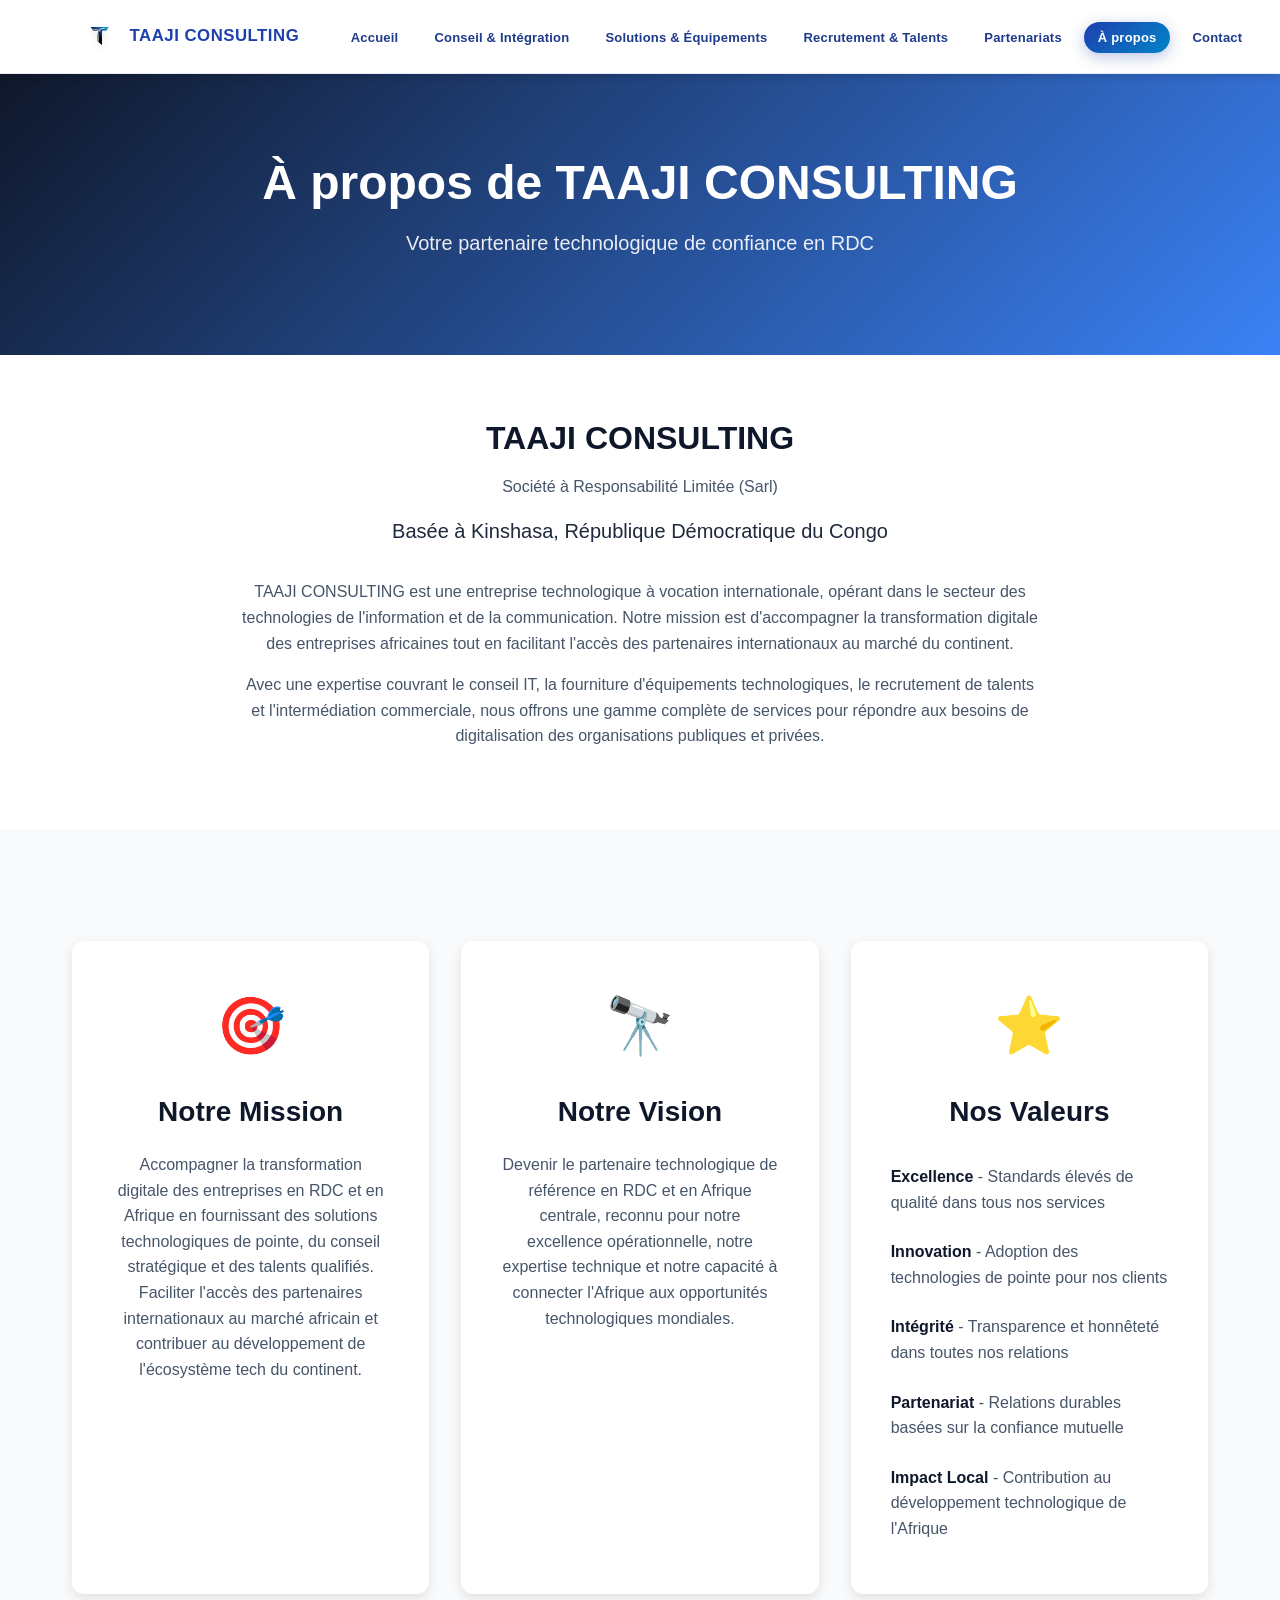
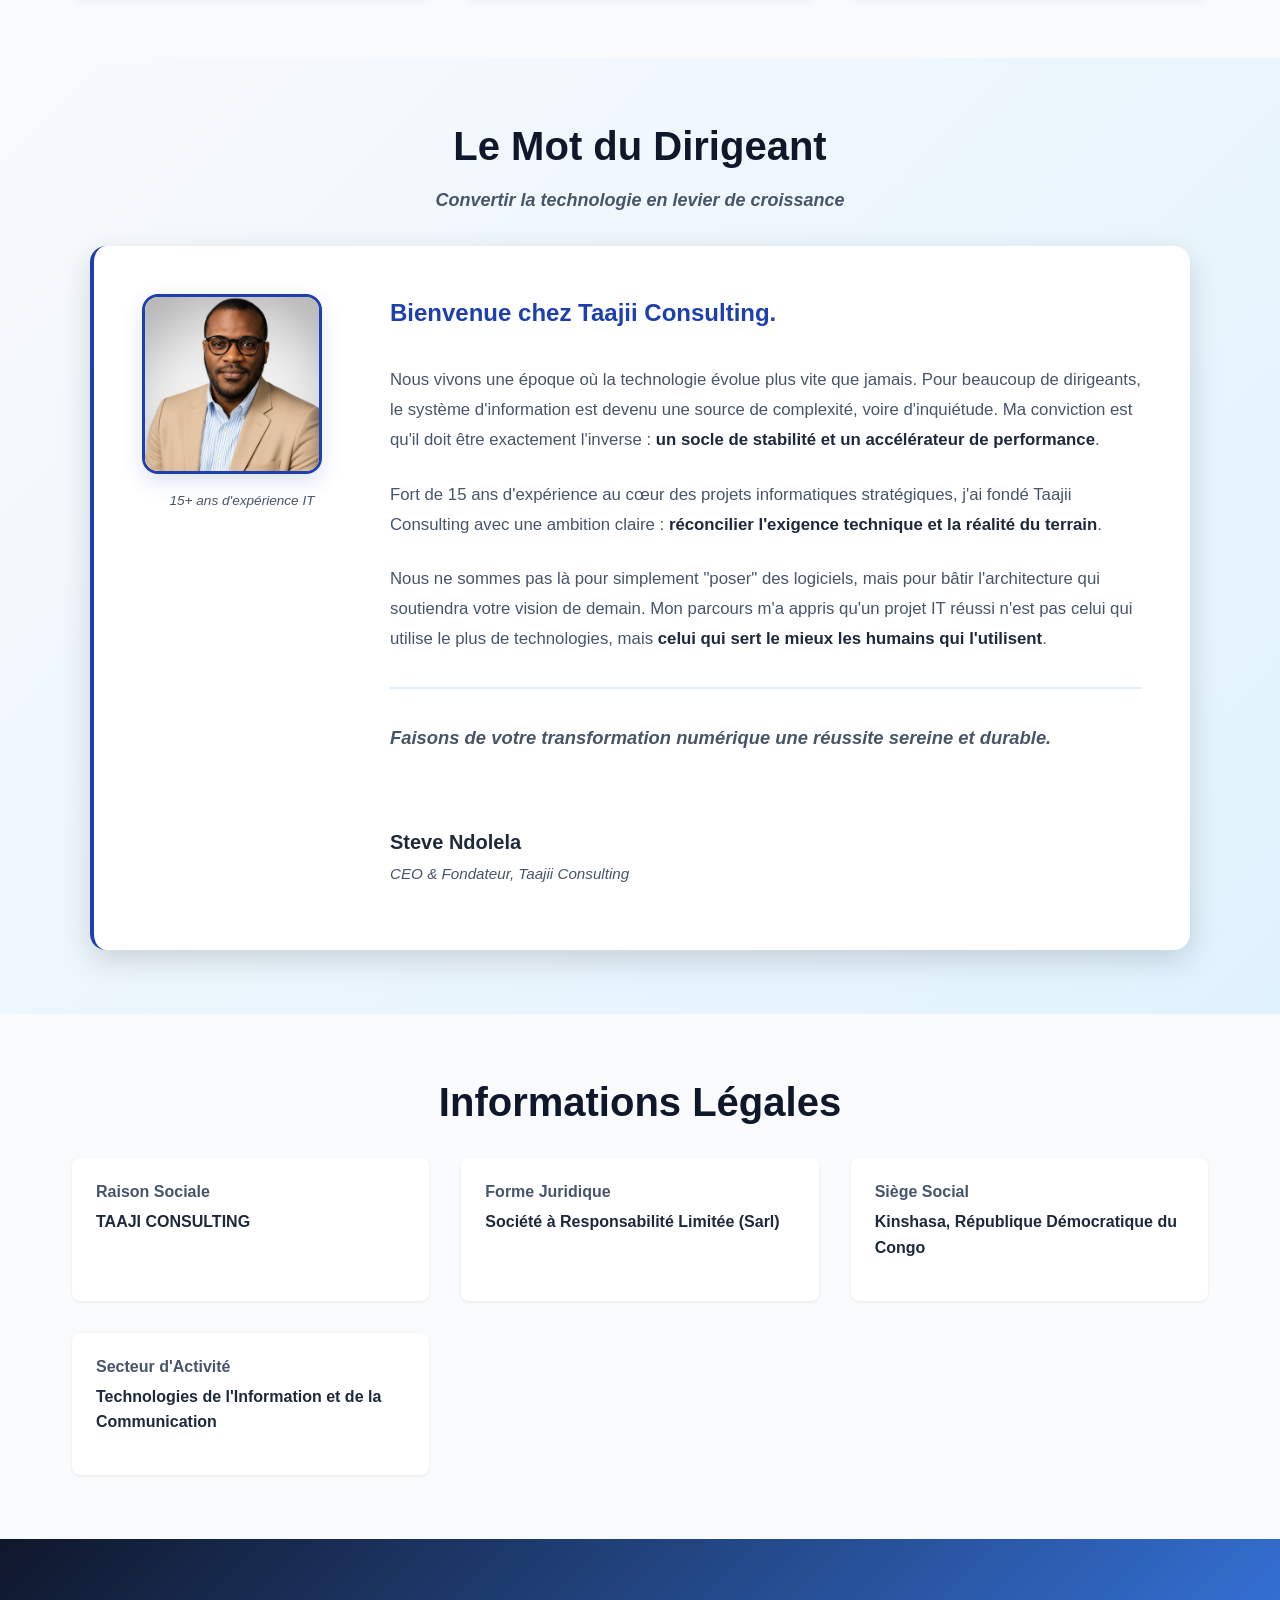
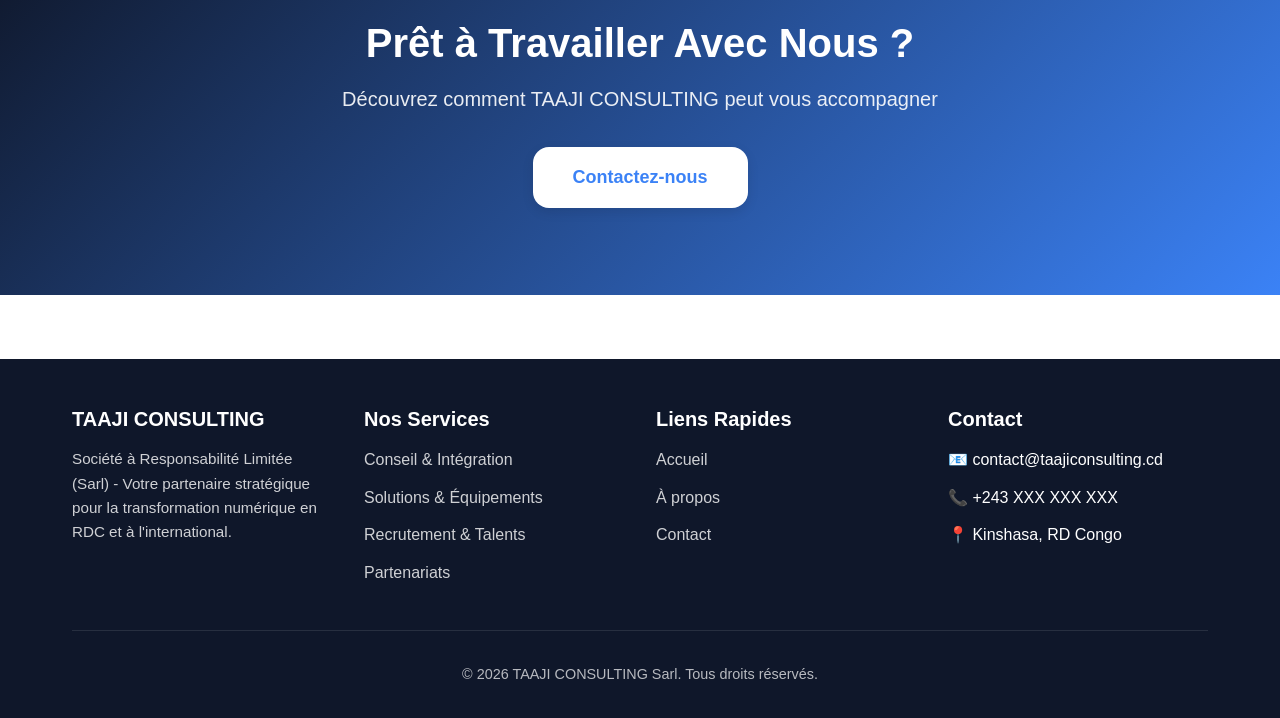
==== about.html @ 3330078f "🎉 Initial commit - TAAJI CONSULTING Website v1.0 - Site web institutionnel complet avec 7 pages HTML" ====
<!DOCTYPE html>
<html lang="fr">
<head>
    <meta charset="UTF-8">
    <meta name="viewport" content="width=device-width, initial-scale=1.0">
    <meta name="description" content="À propos de TAAJI CONSULTING - Société de conseil IT basée à Kinshasa">
    <title>À propos - TAAJI CONSULTING</title>
    <link rel="stylesheet" href="css/style.css">
</head>
<body>
    <header>
        <nav class="navbar">
            <div class="container">
                <div class="logo">
                    <a href="index.html">
                        <img src="images/Taji-logo-removebg-preview.png" alt="TAAJI CONSULTING Logo" class="logo-img">
                        <span class="logo-text">TAAJI CONSULTING</span>
                    </a>
                </div>
                <ul class="nav-links">
                    <li><a href="index.html">Accueil</a></li>
                    <li><a href="services.html">Conseil & Intégration</a></li>
                    <li><a href="solutions.html">Solutions & Équipements</a></li>
                    <li><a href="recrutement.html">Recrutement & Talents</a></li>
                    <li><a href="partenariats.html">Partenariats</a></li>
                    <li><a href="about.html" class="active">À propos</a></li>
                    <li><a href="contact.html">Contact</a></li>
                </ul>
                <div class="mobile-menu-toggle">
                    <span></span>
                    <span></span>
                    <span></span>
                </div>
            </div>
        </nav>
    </header>

    <main>
        <!-- Page Header -->
        <section class="page-header">
            <div class="container">
                <h1>À propos de TAAJI CONSULTING</h1>
                <p>Votre partenaire technologique de confiance en RDC</p>
            </div>
        </section>

        <!-- Company Info Section -->
        <section class="company-info section">
            <div class="container">
                <div class="about-intro">
                    <h2>TAAJI CONSULTING</h2>
                    <p class="company-legal">Société à Responsabilité Limitée (Sarl)</p>
                    <p class="lead">Basée à Kinshasa, République Démocratique du Congo</p>
                    <p>TAAJI CONSULTING est une entreprise technologique à vocation internationale, opérant dans le secteur des technologies de l'information et de la communication. Notre mission est d'accompagner la transformation digitale des entreprises africaines tout en facilitant l'accès des partenaires internationaux au marché du continent.</p>
                    <p>Avec une expertise couvrant le conseil IT, la fourniture d'équipements technologiques, le recrutement de talents et l'intermédiation commerciale, nous offrons une gamme complète de services pour répondre aux besoins de digitalisation des organisations publiques et privées.</p>
                </div>
            </div>
        </section>

        <!-- Mission Vision Values -->
        <section class="mvv-section section bg-light">
            <div class="container">
                <div class="mvv-grid">
                    <div class="mvv-card">
                        <div class="mvv-icon">🎯</div>
                        <h2>Notre Mission</h2>
                        <p>Accompagner la transformation digitale des entreprises en RDC et en Afrique en fournissant des solutions technologiques de pointe, du conseil stratégique et des talents qualifiés. Faciliter l'accès des partenaires internationaux au marché africain et contribuer au développement de l'écosystème tech du continent.</p>
                    </div>

                    <div class="mvv-card">
                        <div class="mvv-icon">🔭</div>
                        <h2>Notre Vision</h2>
                        <p>Devenir le partenaire technologique de référence en RDC et en Afrique centrale, reconnu pour notre excellence opérationnelle, notre expertise technique et notre capacité à connecter l'Afrique aux opportunités technologiques mondiales.</p>
                    </div>

                    <div class="mvv-card">
                        <div class="mvv-icon">⭐</div>
                        <h2>Nos Valeurs</h2>
                        <ul class="values-list">
                            <li><strong>Excellence</strong> - Standards élevés de qualité dans tous nos services</li>
                            <li><strong>Innovation</strong> - Adoption des technologies de pointe pour nos clients</li>
                            <li><strong>Intégrité</strong> - Transparence et honnêteté dans toutes nos relations</li>
                            <li><strong>Partenariat</strong> - Relations durables basées sur la confiance mutuelle</li>
                            <li><strong>Impact Local</strong> - Contribution au développement technologique de l'Afrique</li>
                        </ul>
                    </div>
                </div>
            </div>
        </section>

        <!-- CEO Message Section -->
        <section class="ceo-message-section section">
            <div class="container">
                <div class="section-header">
                    <h2>Le Mot du Dirigeant</h2>
                    <p class="section-subtitle">Convertir la technologie en levier de croissance</p>
                </div>
                <div class="ceo-message-content">
                    <div class="ceo-message-wrapper">
                        <div class="ceo-photo-sidebar">
                            <img src="images/Steve Ndolela.jpeg" alt="Steve Ndolela - CEO Taajii Consulting" class="ceo-photo">
                            <p class="ceo-experience">15+ ans d'expérience IT</p>
                        </div>
                        
                        <div class="ceo-text-content">
                            <div class="ceo-intro">
                                <p class="greeting">Bienvenue chez Taajii Consulting.</p>
                            </div>
                            
                            <div class="message-body">
                                <p>Nous vivons une époque où la technologie évolue plus vite que jamais. Pour beaucoup de dirigeants, le système d'information est devenu une source de complexité, voire d'inquiétude. Ma conviction est qu'il doit être exactement l'inverse : <strong>un socle de stabilité et un accélérateur de performance</strong>.</p>

                                <p>Fort de 15 ans d'expérience au cœur des projets informatiques stratégiques, j'ai fondé Taajii Consulting avec une ambition claire : <strong>réconcilier l'exigence technique et la réalité du terrain</strong>.</p>

                                <p>Nous ne sommes pas là pour simplement "poser" des logiciels, mais pour bâtir l'architecture qui soutiendra votre vision de demain. Mon parcours m'a appris qu'un projet IT réussi n'est pas celui qui utilise le plus de technologies, mais <strong>celui qui sert le mieux les humains qui l'utilisent</strong>.</p>

                                <p class="closing-statement">Faisons de votre transformation numérique une réussite sereine et durable.</p>
                            </div>
                            
                            <div class="ceo-signature">
                                <p class="ceo-name"><strong>Steve Ndolela</strong></p>
                                <p class="ceo-title">CEO & Fondateur, Taajii Consulting</p>
                            </div>
                        </div>
                    </div>
                </div>
            </div>
        </section>

        <!-- Legal Info Section -->
        <section class="legal-info section bg-light">
            <div class="container">
                <div class="section-header">
                    <h2>Informations Légales</h2>
                </div>
                <div class="legal-content">
                    <div class="legal-item">
                        <h3>Raison Sociale</h3>
                        <p>TAAJI CONSULTING</p>
                    </div>
                    <div class="legal-item">
                        <h3>Forme Juridique</h3>
                        <p>Société à Responsabilité Limitée (Sarl)</p>
                    </div>
                    <div class="legal-item">
                        <h3>Siège Social</h3>
                        <p>Kinshasa, République Démocratique du Congo</p>
                    </div>
                    <div class="legal-item">
                        <h3>Secteur d'Activité</h3>
                        <p>Technologies de l'Information et de la Communication</p>
                    </div>
                </div>
                <!-- <p class="legal-note"><em>Pour plus de détails, consultez nos <a href="mentions-legales.html">mentions légales complètes</a>.</em></p> -->
            </div>
        </section>

        <!-- CTA Section -->
        <section class="cta-section section">
            <div class="container">
                <div class="cta-content">
                    <h2>Prêt à Travailler Avec Nous ?</h2>
                    <p>Découvrez comment TAAJI CONSULTING peut vous accompagner</p>
                    <a href="contact.html" class="btn btn-large btn-white">Contactez-nous</a>
                </div>
            </div>
        </section>
    </main>

    <footer class="footer">
        <div class="container">
            <div class="footer-content">
                <div class="footer-section">
                    <h3>TAAJI CONSULTING</h3>
                    <p>Société à Responsabilité Limitée (Sarl) - Votre partenaire stratégique pour la transformation numérique en RDC et à l'international.</p>
                </div>
                <div class="footer-section">
                    <h3>Nos Services</h3>
                    <ul>
                        <li><a href="services.html">Conseil & Intégration</a></li>
                        <li><a href="solutions.html">Solutions & Équipements</a></li>
                        <li><a href="recrutement.html">Recrutement & Talents</a></li>
                        <li><a href="partenariats.html">Partenariats</a></li>
                    </ul>
                </div>
                <div class="footer-section">
                    <h3>Liens Rapides</h3>
                    <ul>
                        <li><a href="index.html">Accueil</a></li>
                        <li><a href="about.html">À propos</a></li>
                        <li><a href="contact.html">Contact</a></li>
                        <!-- <li><a href="mentions-legales.html">Mentions Légales</a></li> -->
                    </ul>
                </div>
                <div class="footer-section">
                    <h3>Contact</h3>
                    <ul>
                        <li>📧 contact@taajiconsulting.cd</li>
                        <li>📞 +243 XXX XXX XXX</li>
                        <li>📍 Kinshasa, RD Congo</li>
                    </ul>
                </div>
            </div>
            <div class="footer-bottom">
                <p>&copy; 2026 TAAJI CONSULTING Sarl. Tous droits réservés.</p>
            </div>
        </div>
    </footer>

    <script src="js/script.js"></script>
</body>
</html>
---- css/style.css ----
/* ========================================
   TAAJI CONSULTING - MODERN IT STYLESHEET
   ======================================== */

/* ========================================
   PRELOADER
   ======================================== */

#preloader {
    position: fixed;
    top: 0;
    left: 0;
    width: 100%;
    height: 100%;
    background: linear-gradient(135deg, #0f172a 0%, #1e293b 100%);
    display: flex;
    align-items: center;
    justify-content: center;
    z-index: 99999;
    transition: opacity 0.5s ease, visibility 0.5s ease;
}

#preloader.fade-out {
    opacity: 0;
    visibility: hidden;
}

.preloader-content {
    text-align: center;
    animation: fadeInUp 0.8s ease;
}

.preloader-logo {
    margin-bottom: 3rem;
    animation: pulse 2s ease-in-out infinite;
}

.preloader-logo img {
    width: 150px;
    height: auto;
    filter: drop-shadow(0 0 40px rgba(59, 130, 246, 0.8));
}

.preloader-spinner {
    position: relative;
    width: 100px;
    height: 100px;
    margin: 0 auto;
}

.spinner-ring {
    position: absolute;
    width: 100%;
    height: 100%;
    border: 3px solid transparent;
    border-top-color: #3b82f6;
    border-radius: 50%;
    animation: spin 1.5s cubic-bezier(0.68, -0.55, 0.265, 1.55) infinite;
}

.spinner-ring:nth-child(2) {
    border-top-color: #06b6d4;
    animation-delay: 0.3s;
    width: 70%;
    height: 70%;
    top: 15%;
    left: 15%;
}

.spinner-ring:nth-child(3) {
    border-top-color: #10b981;
    animation-delay: 0.6s;
    width: 40%;
    height: 40%;
    top: 30%;
    left: 30%;
}

.preloader-tagline {
    font-size: 0.95rem;
    color: #94a3b8;
    letter-spacing: 2px;
    text-transform: uppercase;
    animation: fadeIn 1s ease 0.5s both;
}

/* Animations */
@keyframes fadeInUp {
    from {
        opacity: 0;
        transform: translateY(30px);
    }
    to {
        opacity: 1;
        transform: translateY(0);
    }
}

@keyframes pulse {
    0%, 100% {
        transform: scale(1);
    }
    50% {
        transform: scale(1.05);
    }
}

@keyframes spin {
    0% {
        transform: rotate(0deg);
    }
    100% {
        transform: rotate(360deg);
    }
}

@keyframes shimmer {
    0%, 100% {
        background-position: 0% 50%;
    }
    50% {
        background-position: 100% 50%;
    }
}

@keyframes fadeIn {
    from {
        opacity: 0;
    }
    to {
        opacity: 1;
    }
}

/* ========================================
   RESET ET STYLES DE BASE
   ======================================== */

/* Reset et styles de base */
* {
    margin: 0;
    padding: 0;
    box-sizing: border-box;
}

:root {
    /* Palette IT/Tech moderne */
    --primary-color: #0f172a;        /* Bleu foncé presque noir */
    --secondary-color: #3b82f6;      /* Bleu tech vif */
    --accent-color: #06b6d4;         /* Cyan tech */
    --success-color: #10b981;        /* Vert tech */
    --warning-color: #f59e0b;        /* Orange warning */
    
    /* Couleurs de texte */
    --text-primary: #1e293b;
    --text-secondary: #475569;
    --text-light: #94a3b8;
    --text-white: #ffffff;
    
    /* Couleurs de fond */
    --bg-white: #ffffff;
    --bg-light: #f8fafc;
    --bg-gray: #f1f5f9;
    --bg-dark: #0f172a;
    --bg-gradient: linear-gradient(135deg, #667eea 0%, #764ba2 100%);
    
    /* Dégradés tech */
    --gradient-primary: linear-gradient(135deg, #3b82f6 0%, #06b6d4 100%);
    --gradient-dark: linear-gradient(135deg, #1e293b 0%, #0f172a 100%);
    
    /* Ombres tech */
    --shadow-sm: 0 1px 3px rgba(0, 0, 0, 0.08);
    --shadow-md: 0 4px 12px rgba(0, 0, 0, 0.1);
    --shadow-lg: 0 10px 30px rgba(0, 0, 0, 0.15);
    --shadow-xl: 0 20px 40px rgba(0, 0, 0, 0.2);
    --shadow-glow: 0 0 20px rgba(59, 130, 246, 0.3);
    
    /* Espacements */
    --spacing-xs: 0.5rem;
    --spacing-sm: 1rem;
    --spacing-md: 2rem;
    --spacing-lg: 4rem;
    --spacing-xl: 6rem;
    
    /* Bordures */
    --border-radius-sm: 0.375rem;
    --border-radius-md: 0.5rem;
    --border-radius-lg: 1rem;
    --border-radius-xl: 1.5rem;
    
    /* Transitions */
    --transition-fast: 0.2s cubic-bezier(0.4, 0, 0.2, 1);
    --transition-normal: 0.3s cubic-bezier(0.4, 0, 0.2, 1);
    --transition-slow: 0.5s cubic-bezier(0.4, 0, 0.2, 1);
}

/* Typographie de base */
body {
    font-family: 'Inter', -apple-system, BlinkMacSystemFont, 'Segoe UI', Roboto, 'Helvetica Neue', Arial, sans-serif;
    line-height: 1.6;
    color: var(--text-primary);
    background-color: var(--bg-white);
    overflow-x: hidden;
}

h1, h2, h3, h4, h5, h6 {
    font-weight: 700;
    line-height: 1.2;
    margin-bottom: 1rem;
    color: var(--primary-color);
}

h1 { font-size: 2.5rem; }
h2 { font-size: 2rem; }
h3 { font-size: 1.5rem; }
h4 { font-size: 1.25rem; }
h5 { font-size: 1.125rem; }
h6 { font-size: 1rem; }

p {
    margin-bottom: 1rem;
    color: var(--text-secondary);
}

a {
    color: var(--secondary-color);
    text-decoration: none;
    transition: var(--transition-fast);
}

a:hover {
    color: var(--primary-color);
}

ul {
    list-style: none;
}

img {
    max-width: 100%;
    height: auto;
    display: block;
}

/* Container */
.container {
    max-width: 1200px;
    margin: 0 auto;
    padding: 0 2rem;
}

.section {
    padding: var(--spacing-lg) 0;
}

.section-header {
    text-align: center;
    margin-bottom: var(--spacing-md);
}

.section-header h2 {
    font-size: 2.5rem;
    margin-bottom: 1rem;
}

.section-header p {
    font-size: 1.125rem;
    color: var(--text-secondary);
}

/* Backgrounds */
.bg-light {
    background-color: var(--bg-light);
}

.bg-dark {
    background-color: var(--bg-dark);
    color: var(--bg-white);
}

/* ========================================
   NAVIGATION - Style IT Moderne
   ======================================== */

header {
    background: rgba(255, 255, 255, 0.98);
    backdrop-filter: blur(12px);
    -webkit-backdrop-filter: blur(12px);
    box-shadow: 0 2px 20px rgba(0, 0, 0, 0.04);
    position: sticky;
    top: 0;
    z-index: 1000;
    border-bottom: 1px solid rgba(30, 64, 175, 0.1);
    transition: all var(--transition-normal);
}

.navbar {
    padding: 0.75rem 0;
}

.navbar .container {
    display: flex;
    justify-content: space-between;
    align-items: center;
    gap: 4rem;
}

.logo {
    display: flex;
    align-items: center;
    gap: 0.75rem;
}

.logo a {
    display: flex;
    align-items: center;
    gap: 0.75rem;
    text-decoration: none;
    padding: 0.4rem 0.6rem;
    border-radius: var(--border-radius-lg);
    transition: all var(--transition-fast);
}

.logo a:hover {
    background: rgba(59, 130, 246, 0.05);
    transform: translateX(2px);
}

.logo-img {
    height: 36px;
    width: auto;
    object-fit: contain;
    transition: var(--transition-fast);
    filter: drop-shadow(0 2px 4px rgba(0, 0, 0, 0.1));
}

.logo-text {
    font-size: 1.05rem;
    color: #1e40af;
    font-weight: 700;
    letter-spacing: 0.5px;
    transition: var(--transition-fast);
    white-space: nowrap;
}

.logo a:hover .logo-img {
    transform: scale(1.05);
}

.logo h1 {
    font-size: 1rem;
    color: var(--primary-color);
    font-weight: 800;
    letter-spacing: -0.5px;
}

.nav-links {
    display: flex;
    gap: 0.5rem;
    align-items: center;
    flex-wrap: nowrap;
}

.nav-links a {
    color: #1e3a8a;
    font-weight: 600;
    font-size: 0.813rem;
    padding: 0.5rem 0.875rem;
    position: relative;
    transition: all var(--transition-fast);
    border-radius: var(--border-radius-lg);
    letter-spacing: 0.2px;
    white-space: nowrap;
}

.nav-links a::before {
    content: '';
    position: absolute;
    inset: 0;
    background: linear-gradient(135deg, #1e40af 0%, #0284c7 100%);
    opacity: 0;
    border-radius: var(--border-radius-lg);
    transition: all var(--transition-fast);
    z-index: -1;
    box-shadow: 0 4px 15px rgba(30, 64, 175, 0);
}

.nav-links a::after {
    content: '';
    position: absolute;
    bottom: 0;
    left: 50%;
    width: 0;
    height: 2px;
    background: linear-gradient(90deg, #1e40af, #0284c7);
    transition: all var(--transition-fast);
    transform: translateX(-50%);
}

.nav-links a:hover,
.nav-links a.active {
    color: var(--bg-white);
    transform: translateY(-2px);
}

.nav-links a:hover::before,
.nav-links a.active::before {
    opacity: 1;
    box-shadow: 0 4px 15px rgba(30, 64, 175, 0.3);
}

.nav-links a:hover::after {
    width: 80%;
}

.mobile-menu-toggle {
    display: none;
    flex-direction: column;
    gap: 4px;
    cursor: pointer;
}

.mobile-menu-toggle span {
    width: 25px;
    height: 3px;
    background-color: var(--primary-color);
    transition: var(--transition-fast);
}

/* ========================================
   BUTTONS
   ======================================== */

.btn {
    display: inline-block;
    padding: 0.75rem 1.5rem;
    font-weight: 600;
    border-radius: var(--border-radius-md);
    border: none;
    cursor: pointer;
    text-align: center;
    transition: all var(--transition-normal);
    font-size: 1rem;
    position: relative;
    overflow: hidden;
    z-index: 1;
}

.btn::before {
    content: '';
    position: absolute;
    top: 0;
    left: -100%;
    width: 100%;
    height: 100%;
    background: linear-gradient(90deg, transparent, rgba(255,255,255,0.2), transparent);
    transition: left 0.5s;
    z-index: -1;
}

.btn:hover::before {
    left: 100%;
}

.btn-primary {
    background: var(--gradient-primary);
    color: var(--bg-white);
    box-shadow: var(--shadow-md);
}

.btn-primary:hover {
    transform: translateY(-2px);
    box-shadow: var(--shadow-glow);
}

.btn-secondary {
    background-color: transparent;
    color: var(--secondary-color);
    border: 2px solid var(--secondary-color);
    box-shadow: 0 0 0 rgba(59, 130, 246, 0);
    transition: all var(--transition-normal);
}

.btn-secondary:hover {
    background: var(--gradient-primary);
    color: var(--bg-white);
    border-color: transparent;
    box-shadow: var(--shadow-glow);
    transform: translateY(-2px);
}

.btn-white {
    background-color: var(--bg-white);
    color: var(--secondary-color);
    box-shadow: var(--shadow-md);
}

.btn-white:hover {
    background: var(--gradient-primary);
    color: var(--bg-white);
    transform: translateY(-2px);
    box-shadow: var(--shadow-glow);
}

.btn-large {
    padding: 1rem 2.5rem;
    font-size: 1.125rem;
    border-radius: var(--border-radius-lg);
}

/* ========================================
   HERO SECTION
   ======================================== */

.hero {
    position: relative;
    background: var(--gradient-dark);
    color: var(--bg-white);
    padding: 8rem 2rem;
    text-align: center;
    overflow: hidden;
}

.hero::before {
    content: '';
    position: absolute;
    top: 0;
    left: 0;
    right: 0;
    bottom: 0;
    background: 
        radial-gradient(circle at 20% 50%, rgba(59, 130, 246, 0.1) 0%, transparent 50%),
        radial-gradient(circle at 80% 80%, rgba(6, 182, 212, 0.1) 0%, transparent 50%);
    pointer-events: none;
}

.hero-overlay {
    position: absolute;
    top: 0;
    left: 0;
    width: 100%;
    height: 100%;
    background: url('data:image/svg+xml;utf8,<svg xmlns="http://www.w3.org/2000/svg" viewBox="0 0 1200 600"><path d="M0,300 Q300,100 600,300 T1200,300 L1200,600 L0,600 Z" fill="rgba(255,255,255,0.02)"/></svg>');
    background-size: cover;
    opacity: 0.5;
}

.hero-content {
    position: relative;
    z-index: 1;
    max-width: 800px;
    margin: 0 auto;
}

.hero-title {
    font-size: 3.5rem;
    font-weight: 700;
    margin-bottom: 1.5rem;
    background: linear-gradient(135deg, #fff 0%, rgba(255,255,255,0.8) 100%);
    -webkit-background-clip: text;
    -webkit-text-fill-color: transparent;
    background-clip: text;
}
    font-weight: 800;
    color: var(--bg-white);
    margin-bottom: 1.5rem;
    line-height: 1.1;
}

.hero-subtitle {
    font-size: 1.5rem;
    color: rgba(255, 255, 255, 0.9);
    margin-bottom: 2rem;
}

.hero-buttons {
    display: flex;
    gap: 1rem;
    justify-content: center;
    flex-wrap: wrap;
}

/* ========================================
   SERVICES SECTION
   ======================================== */

.services-grid {
    display: grid;
    grid-template-columns: repeat(auto-fit, minmax(300px, 1fr));
    gap: 2rem;
    margin-top: 3rem;
}

.service-card {
    background: var(--bg-white);
    padding: 2rem;
    border-radius: var(--border-radius-lg);
    box-shadow: var(--shadow-md);
    transition: all var(--transition-normal);
    border: 2px solid transparent;
    position: relative;
    overflow: hidden;
}

.service-card::before {
    content: '';
    position: absolute;
    top: 0;
    left: 0;
    right: 0;
    bottom: 0;
    background: var(--gradient-primary);
    opacity: 0;
    transition: opacity var(--transition-normal);
    z-index: 0;
}

.service-card:hover::before {
    opacity: 0.03;
}

.service-card:hover {
    transform: translateY(-8px);
    box-shadow: var(--shadow-glow);
    border-color: var(--secondary-color);
}

.service-card > * {
    position: relative;
    z-index: 1;
}

.service-icon {
    font-size: 3rem;
    margin-bottom: 1rem;
}

.service-card h3 {
    color: var(--primary-color);
    margin-bottom: 1rem;
    font-size: 1.5rem;
}

.service-card p {
    color: var(--text-secondary);
    margin-bottom: 1.5rem;
}

.service-link {
    color: var(--secondary-color);
    font-weight: 600;
    display: inline-flex;
    align-items: center;
    gap: 0.5rem;
}

.service-link:hover {
    gap: 0.75rem;
}

/* ========================================
   FEATURES & WHY CHOOSE US
   ======================================== */

.features-grid {
    display: grid;
    grid-template-columns: repeat(auto-fit, minmax(250px, 1fr));
    gap: 2rem;
    margin-top: 3rem;
}

.feature-item {
    text-align: center;
    padding: 1.5rem;
}

.feature-icon {
    width: 60px;
    height: 60px;
    background: var(--gradient-primary);
    color: var(--bg-white);
    border-radius: 50%;
    display: flex;
    align-items: center;
    justify-content: center;
    font-size: 1.5rem;
    font-weight: bold;
    margin: 0 auto 1rem;
    box-shadow: var(--shadow-glow);
    transition: transform var(--transition-normal);
}

.feature-item:hover .feature-icon {
    transform: scale(1.1) rotate(5deg);
}

.feature-item h3 {
    font-size: 1.25rem;
    margin-bottom: 0.75rem;
}

.feature-item p {
    font-size: 0.95rem;
}

/* ========================================
   SECTORS SECTION - Modern Cards
   ======================================== */

.sectors-grid {
    display: grid;
    grid-template-columns: repeat(4, 1fr);
    gap: 1.5rem;
    margin-top: 3rem;
}

.sector-card {
    background: var(--bg-white);
    border-radius: 16px;
    padding: 2rem;
    position: relative;
    overflow: hidden;
    transition: all var(--transition-normal);
    border: 2px solid transparent;
}

.sector-card::before {
    content: '';
    position: absolute;
    top: 0;
    left: 0;
    right: 0;
    height: 4px;
    transition: height var(--transition-normal);
}

.sector-public::before {
    background: linear-gradient(135deg, #3b82f6 0%, #1e40af 100%);
}

.sector-private::before {
    background: linear-gradient(135deg, #06b6d4 0%, #0284c7 100%);
}

.sector-telecom::before {
    background: linear-gradient(135deg, #8b5cf6 0%, #6d28d9 100%);
}

.sector-startup::before {
    background: linear-gradient(135deg, #f59e0b 0%, #d97706 100%);
}

.sector-card:hover {
    transform: translateY(-8px);
    box-shadow: 0 20px 40px rgba(0, 0, 0, 0.15);
}

.sector-card:hover::before {
    height: 100%;
    opacity: 0.05;
}

.sector-public:hover {
    border-color: #3b82f6;
}

.sector-private:hover {
    border-color: #06b6d4;
}

.sector-telecom:hover {
    border-color: #8b5cf6;
}

.sector-startup:hover {
    border-color: #f59e0b;
}

.sector-badge {
    font-size: 2.5rem;
    margin-bottom: 1rem;
    display: inline-block;
    transition: transform var(--transition-normal);
}

.sector-card:hover .sector-badge {
    transform: scale(1.2) rotate(-5deg);
}

.sector-card h3 {
    font-size: 1.35rem;
    margin-bottom: 1.25rem;
    color: var(--text-primary);
    font-weight: 600;
}

.sector-list {
    list-style: none;
    padding: 0;
    margin: 0;
}

.sector-list li {
    padding: 0.65rem 0;
    color: var(--text-secondary);
    font-size: 0.95rem;
    position: relative;
    padding-left: 1.5rem;
    line-height: 1.5;
}

.sector-list li::before {
    content: '✓';
    position: absolute;
    left: 0;
    font-weight: bold;
    transition: transform var(--transition-normal);
}

.sector-public .sector-list li::before {
    color: #3b82f6;
}

.sector-private .sector-list li::before {
    color: #06b6d4;
}

.sector-telecom .sector-list li::before {
    color: #8b5cf6;
}

.sector-startup .sector-list li::before {
    color: #f59e0b;
}

.sector-card:hover .sector-list li::before {
    transform: scale(1.3);
}

/* ========================================
   CTA SECTION
   ======================================== */

.cta-section {
    background: linear-gradient(135deg, var(--primary-color) 0%, var(--secondary-color) 100%);
    color: var(--bg-white);
    text-align: center;
    padding: 5rem 2rem;
}

.cta-content h2 {
    color: var(--bg-white);
    font-size: 2.5rem;
    margin-bottom: 1rem;
}

.cta-content p {
    color: rgba(255, 255, 255, 0.9);
    font-size: 1.25rem;
    margin-bottom: 2rem;
}

/* ========================================
   PAGE HEADER
   ======================================== */

.page-header {
    background: linear-gradient(135deg, var(--primary-color) 0%, var(--secondary-color) 100%);
    color: var(--bg-white);
    padding: 5rem 2rem;
    text-align: center;
}

.page-header h1 {
    color: var(--bg-white);
    font-size: 3rem;
    margin-bottom: 1rem;
}

.page-header p {
    color: rgba(255, 255, 255, 0.9);
    font-size: 1.25rem;
}

/* ========================================
   SERVICES DETAIL PAGE
   ======================================== */

.services-detail {
    max-width: 1000px;
    margin: 0 auto;
}

.service-detail-item {
    background: var(--bg-white);
    padding: 3rem;
    margin-bottom: 2rem;
    border-radius: 12px;
    box-shadow: var(--shadow-md);
}

.service-icon-large {
    font-size: 4rem;
    margin-bottom: 1.5rem;
}

.service-detail-item h2 {
    font-size: 2rem;
    margin-bottom: 1rem;
}

.service-intro {
    font-size: 1.125rem;
    color: var(--text-secondary);
    margin-bottom: 2rem;
    line-height: 1.8;
}

.service-features h3 {
    font-size: 1.25rem;
    margin-bottom: 1rem;
    color: var(--primary-color);
}

.service-features ul {
    list-style: none;
    padding-left: 0;
}

.service-features li {
    padding: 0.75rem 0;
    padding-left: 2rem;
    position: relative;
    color: var(--text-secondary);
    line-height: 1.6;
}

.service-features li::before {
    content: '✓';
    position: absolute;
    left: 0;
    color: var(--success-color);
    font-weight: bold;
    font-size: 1.25rem;
}

/* ========================================
   METHODOLOGY
   ======================================== */

.methodology-grid {
    display: grid;
    grid-template-columns: repeat(auto-fit, minmax(250px, 1fr));
    gap: 2rem;
    margin-top: 3rem;
}

.methodology-step {
    text-align: center;
    padding: 2rem;
    background: var(--bg-white);
    border-radius: var(--border-radius-lg);
    box-shadow: var(--shadow-md);
    transition: all var(--transition-normal);
    border: 2px solid transparent;
}

.methodology-step:hover {
    transform: translateY(-5px);
    box-shadow: var(--shadow-glow);
    border-color: var(--secondary-color);
}

.step-number {
    width: 60px;
    height: 60px;
    background: var(--gradient-primary);
    color: var(--bg-white);
    border-radius: 50%;
    display: flex;
    align-items: center;
    justify-content: center;
    font-size: 1.5rem;
    font-weight: bold;
    margin: 0 auto 1.5rem;
    box-shadow: var(--shadow-glow);
}

.methodology-step h3 {
    font-size: 1.25rem;
    margin-bottom: 1rem;
}

.methodology-step p {
    font-size: 0.95rem;
}

/* ========================================
   SOLUTIONS PAGE - Intro & Products
   ======================================== */

.solutions-intro {
    background: linear-gradient(135deg, #f8fafc 0%, #ffffff 100%);
}

.intro-content-modern {
    max-width: 900px;
    margin: 0 auto;
    text-align: center;
}

.intro-badge {
    display: inline-flex;
    align-items: center;
    gap: 0.5rem;
    background: linear-gradient(135deg, #3b82f6 0%, #06b6d4 100%);
    color: white;
    padding: 0.75rem 1.5rem;
    border-radius: 50px;
    margin-bottom: 2rem;
    font-weight: 600;
    box-shadow: 0 4px 12px rgba(59, 130, 246, 0.3);
    animation: fadeInDown 0.6s ease;
}

.badge-icon {
    font-size: 1.25rem;
}

.badge-text {
    font-size: 0.95rem;
    letter-spacing: 0.5px;
}

.intro-content-modern h2 {
    font-size: 2.5rem;
    margin-bottom: 1.5rem;
    color: var(--primary-color);
}

.intro-content-modern .lead {
    font-size: 1.25rem;
    line-height: 1.8;
    color: var(--text-secondary);
    margin-bottom: 3rem;
}

.intro-features {
    display: grid;
    grid-template-columns: repeat(3, 1fr);
    gap: 2rem;
    margin-bottom: 3rem;
    text-align: left;
}

.intro-feature-item {
    display: flex;
    align-items: flex-start;
    gap: 1rem;
    background: var(--bg-white);
    padding: 1.5rem;
    border-radius: var(--border-radius-lg);
    box-shadow: var(--shadow-sm);
    transition: all var(--transition-normal);
    border: 2px solid transparent;
}

.intro-feature-item:hover {
    transform: translateY(-5px);
    box-shadow: var(--shadow-lg);
    border-color: var(--secondary-color);
}

.intro-feature-icon {
    width: 40px;
    height: 40px;
    background: var(--gradient-primary);
    color: white;
    border-radius: 50%;
    display: flex;
    align-items: center;
    justify-content: center;
    font-size: 1.25rem;
    font-weight: bold;
    flex-shrink: 0;
    box-shadow: 0 4px 8px rgba(59, 130, 246, 0.3);
}

.intro-feature-text {
    display: flex;
    flex-direction: column;
    gap: 0.25rem;
}

.intro-feature-text strong {
    color: var(--text-primary);
    font-size: 1.1rem;
    font-weight: 600;
}

.intro-feature-text span {
    color: var(--text-secondary);
    font-size: 0.95rem;
    line-height: 1.5;
}

.intro-cta {
    display: flex;
    gap: 1rem;
    justify-content: center;
    flex-wrap: wrap;
}

@keyframes fadeInDown {
    from {
        opacity: 0;
        transform: translateY(-20px);
    }
    to {
        opacity: 1;
        transform: translateY(0);
    }
}

/* Catalog Header Modern */
.catalog-header-modern {
    text-align: center;
    max-width: 800px;
    margin: 0 auto 4rem;
}

.catalog-badge {
    display: inline-flex;
    align-items: center;
    gap: 0.5rem;
    background: linear-gradient(135deg, #8b5cf6 0%, #6d28d9 100%);
    color: white;
    padding: 0.75rem 1.5rem;
    border-radius: 50px;
    margin-bottom: 1.5rem;
    font-weight: 600;
    box-shadow: 0 4px 12px rgba(139, 92, 246, 0.3);
    animation: fadeInDown 0.6s ease;
}

.catalog-badge .badge-icon {
    font-size: 1.25rem;
}

.catalog-badge .badge-text {
    font-size: 0.95rem;
    letter-spacing: 0.5px;
}

.catalog-header-modern h2 {
    font-size: 2.5rem;
    margin-bottom: 1rem;
    color: var(--primary-color);
}

.catalog-subtitle {
    font-size: 1.15rem;
    color: var(--text-secondary);
    line-height: 1.6;
}

/* Products Categories */

.product-category {
    margin-bottom: 4rem;
}

.category-header {
    display: flex;
    align-items: center;
    gap: 2rem;
    margin-bottom: 2.5rem;
    padding: 2rem;
    background: var(--bg-white);
    border-radius: var(--border-radius-lg);
    box-shadow: var(--shadow-md);
    border-left: 5px solid var(--secondary-color);
}

.category-icon-large {
    font-size: 4rem;
    flex-shrink: 0;
    filter: drop-shadow(0 4px 8px rgba(59, 130, 246, 0.3));
}

.category-info h3 {
    font-size: 1.75rem;
    margin-bottom: 0.5rem;
    color: var(--primary-color);
}

.category-info p {
    color: var(--text-secondary);
    font-size: 1rem;
    margin: 0;
}

.products-grid {
    display: grid;
    grid-template-columns: repeat(auto-fit, minmax(300px, 1fr));
    gap: 2rem;
}

.product-item {
    background: var(--bg-white);
    padding: 2rem;
    border-radius: var(--border-radius-lg);
    box-shadow: var(--shadow-sm);
    transition: all var(--transition-normal);
    border: 2px solid transparent;
}

.product-item:hover {
    transform: translateY(-5px);
    box-shadow: var(--shadow-lg);
    border-color: var(--secondary-color);
}

.product-icon {
    font-size: 2.5rem;
    margin-bottom: 1rem;
    display: inline-block;
    transition: transform var(--transition-normal);
}

.product-item:hover .product-icon {
    transform: scale(1.15) rotate(-5deg);
}

.product-item h4 {
    font-size: 1.25rem;
    margin-bottom: 1rem;
    color: var(--text-primary);
}

.product-item ul {
    list-style: none;
    padding: 0;
    margin: 0;
}

.product-item ul li {
    padding: 0.5rem 0;
    padding-left: 1.5rem;
    position: relative;
    color: var(--text-secondary);
    font-size: 0.95rem;
    line-height: 1.6;
}

.product-item ul li::before {
    content: '✓';
    position: absolute;
    left: 0;
    color: var(--secondary-color);
    font-weight: bold;
}

/* Services Grid - 3 columns */
.services-grid-4 {
    display: grid;
    grid-template-columns: repeat(3, 1fr);
    gap: 2rem;
    margin-top: 3rem;
}

.service-card-modern {
    background: var(--bg-white);
    padding: 2.5rem 2rem;
    border-radius: var(--border-radius-lg);
    text-align: center;
    transition: all var(--transition-normal);
    box-shadow: var(--shadow-md);
    border: 2px solid transparent;
    position: relative;
    overflow: hidden;
}

.service-card-modern::before {
    content: '';
    position: absolute;
    top: 0;
    left: 0;
    right: 0;
    height: 4px;
    background: var(--gradient-primary);
    transform: scaleX(0);
    transition: transform var(--transition-normal);
}

.service-card-modern:hover::before {
    transform: scaleX(1);
}

.service-card-modern:hover {
    transform: translateY(-8px);
    box-shadow: var(--shadow-glow);
    border-color: var(--secondary-color);
}

.service-icon-modern {
    font-size: 3rem;
    margin-bottom: 1.5rem;
    display: inline-block;
    transition: all var(--transition-normal);
}

.service-card-modern:hover .service-icon-modern {
    transform: scale(1.2) rotate(5deg);
}

.service-card-modern h3 {
    font-size: 1.25rem;
    margin-bottom: 1rem;
    color: var(--text-primary);
}

.service-card-modern p {
    font-size: 0.95rem;
    color: var(--text-secondary);
    line-height: 1.6;
}

/* ========================================
   ABOUT PAGE
   ======================================== */

.about-intro {
    max-width: 800px;
    margin: 0 auto;
    text-align: center;
}

.lead {
    font-size: 1.25rem;
    color: var(--text-primary);
    font-weight: 500;
    margin-bottom: 2rem;
}

.mvv-grid {
    display: grid;
    grid-template-columns: repeat(auto-fit, minmax(300px, 1fr));
    gap: 2rem;
    margin-top: 3rem;
}

.mvv-card {
    background: var(--bg-white);
    padding: 2.5rem;
    border-radius: 12px;
    box-shadow: var(--shadow-md);
    text-align: center;
}

.mvv-icon {
    font-size: 3.5rem;
    margin-bottom: 1.5rem;
}

.mvv-card h2 {
    font-size: 1.75rem;
    margin-bottom: 1.5rem;
}

.values-list {
    text-align: left;
    margin-top: 1rem;
}

.values-list li {
    padding: 0.75rem 0;
    color: var(--text-secondary);
}

.values-list strong {
    color: var(--primary-color);
}

.approach-grid {
    display: grid;
    grid-template-columns: repeat(auto-fit, minmax(300px, 1fr));
    gap: 2rem;
    margin-top: 3rem;
}

.approach-item {
    background: var(--bg-white);
    padding: 2rem;
    border-radius: 12px;
    box-shadow: var(--shadow-sm);
    border-left: 4px solid var(--secondary-color);
}

.approach-item h3 {
    font-size: 1.25rem;
    margin-bottom: 1rem;
}

.legal-content {
    display: grid;
    grid-template-columns: repeat(auto-fit, minmax(300px, 1fr));
    gap: 2rem;
    margin-top: 2rem;
}

.legal-item {
    background: var(--bg-white);
    padding: 1.5rem;
    border-radius: 8px;
    box-shadow: var(--shadow-sm);
}

.legal-item h3 {
    font-size: 1rem;
    color: var(--text-secondary);
    margin-bottom: 0.5rem;
    font-weight: 600;
}

.legal-item p {
    color: var(--text-primary);
    font-weight: 600;
}

/* CEO Message Section */
.ceo-message-section {
    background: linear-gradient(135deg, #f8fafc 0%, #e0f2fe 100%);
}

.ceo-message-content {
    max-width: 1100px;
    margin: 0 auto;
    background: var(--bg-white);
    padding: 3rem;
    border-radius: var(--border-radius-lg);
    box-shadow: var(--shadow-lg);
    border-left: 4px solid #1e40af;
}

.ceo-message-wrapper {
    display: flex;
    gap: 3rem;
    align-items: flex-start;
}

.ceo-text-content {
    flex: 1;
}

.ceo-photo-sidebar {
    flex-shrink: 0;
    width: 200px;
    text-align: center;
}

.ceo-photo {
    width: 180px;
    height: 180px;
    border-radius: var(--border-radius-lg);
    object-fit: cover;
    border: 3px solid #1e40af;
    box-shadow: 0 8px 20px rgba(30, 64, 175, 0.15);
    margin-bottom: 1rem;
}

.ceo-photo-sidebar .ceo-experience {
    font-size: 0.85rem;
    color: var(--text-secondary);
    font-style: italic;
    font-weight: 500;
}

.section-subtitle {
    font-size: 1.25rem;
    color: #1e40af;
    font-weight: 600;
    font-style: italic;
}

.ceo-intro .greeting {
    font-size: 1.5rem;
    font-weight: 700;
    color: #1e40af;
    margin-bottom: 2rem;
}

.message-body {
    line-height: 1.8;
    font-size: 1.05rem;
}

.message-body p {
    margin-bottom: 1.5rem;
    color: var(--text-secondary);
}

.message-body strong {
    color: var(--text-primary);
    font-weight: 600;
}

.closing-statement {
    font-size: 1.15rem;
    font-weight: 600;
    color: #1e40af;
    font-style: italic;
    margin-top: 2rem;
    padding-top: 2rem;
    border-top: 2px solid #e0f2fe;
}

.ceo-signature {
    margin-top: 2.5rem;
    padding-top: 2rem;
    border-top: 1px solid var(--border-color);
}

.ceo-signature .ceo-name {
    font-size: 1.25rem;
    color: var(--text-primary);
    margin-bottom: 0.25rem;
}

.ceo-signature .ceo-title {
    font-size: 0.95rem;
    color: var(--text-secondary);
    font-style: italic;
}

/* ========================================
   CONTACT PAGE
   ======================================== */

.contact-wrapper {
    display: grid;
    grid-template-columns: 1fr 1fr;
    gap: 3rem;
    margin-top: 3rem;
}

.contact-form-container,
.contact-info-container {
    background: var(--bg-white);
    padding: 2.5rem;
    border-radius: 12px;
    box-shadow: var(--shadow-md);
}

.contact-form-container h2,
.contact-info-container h2 {
    color: var(--primary-color);
    margin-bottom: 1.5rem;
}

.form-description {
    color: var(--text-secondary);
    margin-bottom: 2rem;
}

.form-row {
    display: grid;
    grid-template-columns: 1fr 1fr;
    gap: 1rem;
}

.form-group {
    margin-bottom: 1.5rem;
}

.form-group label {
    display: block;
    margin-bottom: 0.5rem;
    font-weight: 600;
    color: var(--text-primary);
    font-size: 0.95rem;
}

.form-group input,
.form-group select,
.form-group textarea {
    width: 100%;
    padding: 0.75rem;
    border: 2px solid #e5e7eb;
    border-radius: 8px;
    font-size: 1rem;
    font-family: inherit;
    transition: var(--transition-fast);
}

.form-group input:focus,
.form-group select:focus,
.form-group textarea:focus {
    outline: none;
    border-color: var(--secondary-color);
    box-shadow: 0 0 0 3px rgba(37, 99, 235, 0.1);
}

.form-group textarea {
    resize: vertical;
}

.checkbox-label {
    display: flex;
    align-items: flex-start;
    gap: 0.75rem;
    cursor: pointer;
}

.checkbox-label input[type="checkbox"] {
    width: auto;
    margin-top: 0.25rem;
    cursor: pointer;
}

.checkbox-label span {
    font-size: 0.9rem;
    color: var(--text-secondary);
}

/* Quote Form Modern Styles */
.quote-header-modern {
    text-align: center;
    max-width: 700px;
    margin: 0 auto 3rem;
}

.quote-header-modern h2 {
    font-size: 2.25rem;
    margin-bottom: 1rem;
    color: var(--primary-color);
}

.quote-header-modern p {
    font-size: 1.1rem;
    color: var(--text-secondary);
}

.quote-form-modern {
    max-width: 900px;
    margin: 0 auto;
    background: var(--bg-white);
    padding: 3rem;
    border-radius: var(--border-radius-xl);
    box-shadow: var(--shadow-lg);
}

.form-section {
    margin-bottom: 3rem;
    padding-bottom: 2rem;
    border-bottom: 2px solid var(--bg-light);
}

.form-section:last-of-type {
    border-bottom: none;
}

.form-section-title {
    font-size: 1.35rem;
    color: var(--text-primary);
    margin-bottom: 1.5rem;
    display: flex;
    align-items: center;
    gap: 0.5rem;
}

.form-consent {
    background: var(--bg-light);
    padding: 1.5rem;
    border-radius: var(--border-radius-md);
    margin-bottom: 2rem;
}

.checkbox-label-modern {
    display: flex;
    align-items: flex-start;
    gap: 1rem;
    cursor: pointer;
}

.checkbox-label-modern input[type="checkbox"] {
    width: 20px;
    height: 20px;
    margin-top: 0.125rem;
    cursor: pointer;
    accent-color: var(--secondary-color);
}

.checkbox-text {
    font-size: 0.95rem;
    color: var(--text-secondary);
    line-height: 1.6;
}

.form-submit {
    text-align: center;
}

.form-submit .btn {
    min-width: 300px;
    font-size: 1.1rem;
    padding: 1rem 2rem;
}

.form-note {
    margin-top: 1rem;
    font-size: 0.875rem;
    color: var(--text-secondary);
    font-style: italic;
}

.form-message {
    padding: 1rem;
    border-radius: 8px;
    margin-top: 1.5rem;
    text-align: center;
    font-weight: 500;
}

.form-message.success {
    background-color: #d1fae5;
    color: #065f46;
    border: 1px solid #10b981;
}

.form-message.error {
    background-color: #fee2e2;
    color: #991b1b;
    border: 1px solid #ef4444;
}

.contact-info-grid {
    display: grid;
    gap: 1.5rem;
    margin-bottom: 2rem;
}

.info-card {
    padding: 1.5rem;
    background: var(--bg-light);
    border-radius: 8px;
    border-left: 4px solid var(--secondary-color);
}

.info-icon {
    font-size: 2rem;
    margin-bottom: 0.5rem;
}

.info-card h3 {
    font-size: 1.125rem;
    margin-bottom: 0.5rem;
    color: var(--primary-color);
}

.info-card p,
.info-card a {
    color: var(--text-secondary);
    font-size: 0.95rem;
}

.info-card a:hover {
    color: var(--secondary-color);
}

.contact-cta {
    margin-top: 2rem;
    padding: 2rem;
    background: var(--bg-light);
    border-radius: 8px;
    text-align: center;
}

.contact-cta h3 {
    margin-bottom: 1rem;
}

.contact-cta p {
    margin-bottom: 1.5rem;
}

.map-section {
    padding: 4rem 0;
    background: var(--bg-light);
}

.map-section h2 {
    text-align: center;
    margin-bottom: 1rem;
    color: var(--primary-color);
}

.map-description {
    text-align: center;
    color: var(--text-secondary);
    margin-bottom: 2rem;
    font-size: 1.1rem;
}

.map-container {
    border-radius: var(--border-radius-lg);
    overflow: hidden;
    box-shadow: var(--shadow-lg);
    margin-bottom: 1.5rem;
}

.map-container iframe {
    display: block;
    width: 100%;
}

.map-note {
    text-align: center;
    color: var(--text-secondary);
    font-size: 0.95rem;
}

.map-placeholder {
    height: 100%;
    display: flex;
    align-items: center;
    justify-content: center;
    font-size: 1.25rem;
    color: var(--text-secondary);
}

/* ========================================
   RECRUITMENT PAGE STYLES
   ======================================== */

/* Profiles Section */
.profiles-grid-modern {
    display: grid;
    grid-template-columns: repeat(auto-fit, minmax(300px, 1fr));
    gap: 1.5rem;
    margin-top: 2rem;
}

.profile-category-modern {
    background: var(--bg-white);
    border-radius: var(--border-radius-lg);
    padding: 1.5rem;
    box-shadow: var(--shadow-md);
    transition: var(--transition-normal);
}

.profile-category-modern:hover {
    transform: translateY(-5px);
    box-shadow: var(--shadow-lg);
}

.profile-header {
    display: flex;
    align-items: center;
    gap: 0.75rem;
    margin-bottom: 1.25rem;
    padding-bottom: 0.75rem;
    border-bottom: 2px solid var(--bg-light);
}

.profile-icon {
    font-size: 2rem;
    width: 50px;
    height: 50px;
    display: flex;
    align-items: center;
    justify-content: center;
    background: linear-gradient(135deg, var(--primary-color), var(--secondary-color));
    border-radius: var(--border-radius-md);
}

.profile-header h3 {
    font-size: 1.25rem;
    color: var(--primary-color);
}

.profile-list {
    display: flex;
    flex-direction: column;
    gap: 0.75rem;
}

.profile-item {
    display: flex;
    flex-direction: row;
    align-items: center;
    justify-content: space-between;
    gap: 1rem;
    padding: 0.65rem 1rem;
    background: var(--bg-light);
    border-radius: var(--border-radius-md);
    border-left: 3px solid var(--secondary-color);
    transition: var(--transition-normal);
    min-height: 40px;
}

.profile-item:hover {
    background: #e0f2fe;
    border-left-color: var(--primary-color);
}

.profile-name {
    font-weight: 600;
    color: var(--text-primary);
    font-size: 0.9rem;
    white-space: nowrap;
    flex-shrink: 0;
    min-width: 160px;
}

.profile-tech {
    font-size: 0.8rem;
    color: var(--text-secondary);
    text-align: right;
    flex: 1;
    white-space: nowrap;
    overflow: hidden;
    text-overflow: ellipsis;
    line-height: 1.2;
}

/* Process Timeline */
.process-timeline {
    display: grid;
    grid-template-columns: repeat(auto-fit, minmax(200px, 1fr));
    gap: 2rem;
    margin-top: 2rem;
    position: relative;
}

.process-step-modern {
    position: relative;
    display: flex;
    flex-direction: column;
    align-items: center;
    text-align: center;
}

.step-number-modern {
    width: 60px;
    height: 60px;
    background: linear-gradient(135deg, var(--primary-color), var(--secondary-color));
    color: var(--bg-white);
    border-radius: 50%;
    display: flex;
    align-items: center;
    justify-content: center;
    font-size: 1.5rem;
    font-weight: bold;
    margin-bottom: 1.5rem;
    box-shadow: var(--shadow-md);
    position: relative;
    z-index: 2;
}

.step-content {
    background: var(--bg-white);
    padding: 1.5rem;
    border-radius: var(--border-radius-lg);
    box-shadow: var(--shadow-md);
    height: 100%;
}

.step-icon {
    font-size: 2rem;
    margin-bottom: 1rem;
}

.step-content h3 {
    font-size: 1.25rem;
    color: var(--primary-color);
    margin-bottom: 0.75rem;
}

.step-content p {
    font-size: 0.95rem;
    color: var(--text-secondary);
    line-height: 1.6;
}

/* RH Services Grid Modern */
.rh-services-grid {
    display: grid;
    grid-template-columns: repeat(auto-fit, minmax(320px, 1fr));
    gap: 1.5rem;
    margin-top: 2rem;
}

.rh-service-card {
    background: var(--bg-white);
    border-radius: var(--border-radius-lg);
    padding: 1.75rem;
    box-shadow: var(--shadow-md);
    transition: all var(--transition-normal);
    position: relative;
    display: flex;
    flex-direction: column;
    border: 2px solid transparent;
}

.rh-service-card:hover {
    transform: translateY(-8px);
    box-shadow: var(--shadow-xl);
    border-color: var(--secondary-color);
}

.rh-service-card.rh-featured {
    border: 2px solid var(--secondary-color);
    background: linear-gradient(135deg, #ffffff 0%, #f0f9ff 100%);
}

.featured-badge {
    position: absolute;
    top: 1rem;
    right: 1rem;
    background: linear-gradient(135deg, #f59e0b, #ef4444);
    color: white;
    padding: 0.5rem 1rem;
    border-radius: 20px;
    font-size: 0.875rem;
    font-weight: 600;
    box-shadow: var(--shadow-md);
}

.rh-service-header {
    display: flex;
    align-items: center;
    gap: 1rem;
    margin-bottom: 1rem;
}

.rh-service-icon {
    width: 55px;
    height: 55px;
    background: linear-gradient(135deg, var(--primary-color), var(--secondary-color));
    border-radius: var(--border-radius-md);
    display: flex;
    align-items: center;
    justify-content: center;
    font-size: 1.75rem;
    box-shadow: var(--shadow-md);
    flex-shrink: 0;
}

.rh-service-card.rh-featured .rh-service-icon {
    background: linear-gradient(135deg, #0284c7, #8b5cf6);
}

.rh-service-header h3 {
    font-size: 1.25rem;
    color: var(--primary-color);
    line-height: 1.3;
    margin: 0;
}

.rh-service-description {
    font-size: 0.95rem;
    color: var(--text-secondary);
    line-height: 1.6;
    margin-bottom: 1.25rem;
}

.rh-service-features {
    flex-grow: 1;
    margin-bottom: 1.5rem;
}

.rh-feature-item {
    display: flex;
    align-items: flex-start;
    gap: 0.5rem;
    margin-bottom: 0.75rem;
    padding: 0.6rem;
    background: var(--bg-light);
    border-radius: var(--border-radius-md);
    transition: var(--transition-fast);
}

.rh-feature-item:hover {
    background: #e0f2fe;
    transform: translateX(5px);
}

.feature-check {
    color: var(--secondary-color);
    font-weight: bold;
    font-size: 1.1rem;
    flex-shrink: 0;
}

.rh-feature-item span:last-child {
    font-size: 0.9rem;
    color: var(--text-primary);
    line-height: 1.5;
}

.rh-service-cta {
    margin-top: auto;
}

.btn-service {
    display: inline-block;
    width: 100%;
    padding: 0.875rem 1.25rem;
    background: var(--bg-light);
    color: var(--primary-color);
    text-align: center;
    border-radius: var(--border-radius-md);
    font-weight: 600;
    text-decoration: none;
    transition: var(--transition-normal);
    border: 2px solid transparent;
    font-size: 0.95rem;
}

.btn-service:hover {
    background: var(--primary-color);
    color: var(--bg-white);
    transform: translateY(-2px);
    box-shadow: var(--shadow-md);
}

.btn-service-primary {
    background: linear-gradient(135deg, var(--primary-color), var(--secondary-color));
    color: var(--bg-white);
}

.btn-service-primary:hover {
    background: linear-gradient(135deg, var(--secondary-color), var(--primary-color));
    transform: translateY(-2px);
    box-shadow: var(--shadow-lg);
}

/* Benefits Grid */
.benefits-grid-modern {
    display: grid;
    grid-template-columns: repeat(auto-fit, minmax(280px, 1fr));
    gap: 2rem;
    margin-top: 2rem;
}

.benefit-card {
    background: var(--bg-white);
    padding: 2rem;
    border-radius: var(--border-radius-lg);
    box-shadow: var(--shadow-md);
    text-align: center;
    transition: var(--transition-normal);
}

.benefit-card:hover {
    transform: translateY(-5px);
    box-shadow: var(--shadow-lg);
}

.benefit-icon-modern {
    width: 70px;
    height: 70px;
    background: linear-gradient(135deg, var(--primary-color), var(--secondary-color));
    color: var(--bg-white);
    border-radius: 50%;
    display: flex;
    align-items: center;
    justify-content: center;
    font-size: 2rem;
    margin: 0 auto 1.5rem;
    box-shadow: var(--shadow-md);
}

.benefit-card h3 {
    font-size: 1.25rem;
    color: var(--primary-color);
    margin-bottom: 0.75rem;
}

.benefit-card p {
    font-size: 0.95rem;
    color: var(--text-secondary);
    line-height: 1.6;
}

/* ========================================
   PARTNERSHIPS PAGE STYLES
   ======================================== */

/* Partner Services Grid */
.partner-services-grid {
    display: grid;
    grid-template-columns: repeat(auto-fit, minmax(320px, 1fr));
    gap: 1.5rem;
    margin-top: 2rem;
}

.partner-service-card {
    background: var(--bg-white);
    border-radius: var(--border-radius-lg);
    padding: 1.75rem;
    box-shadow: var(--shadow-md);
    transition: all var(--transition-normal);
    position: relative;
    border: 2px solid transparent;
}

.partner-service-card:hover {
    transform: translateY(-5px);
    box-shadow: var(--shadow-lg);
    border-color: var(--secondary-color);
}

.partner-service-card.partner-featured {
    border: 2px solid var(--secondary-color);
    background: linear-gradient(135deg, #ffffff 0%, #f0f9ff 100%);
}

.partner-service-header {
    display: flex;
    align-items: center;
    gap: 1rem;
    margin-bottom: 1rem;
}

.partner-service-icon {
    width: 55px;
    height: 55px;
    background: linear-gradient(135deg, var(--primary-color), var(--secondary-color));
    border-radius: var(--border-radius-md);
    display: flex;
    align-items: center;
    justify-content: center;
    font-size: 1.75rem;
    box-shadow: var(--shadow-md);
    flex-shrink: 0;
}

.partner-service-header h3 {
    font-size: 1.25rem;
    color: var(--primary-color);
    line-height: 1.3;
    margin: 0;
}

.partner-service-description {
    font-size: 0.95rem;
    color: var(--text-secondary);
    line-height: 1.6;
    margin-bottom: 1.25rem;
}

.partner-service-list {
    display: flex;
    flex-direction: column;
    gap: 0.6rem;
}

.partner-item {
    padding: 0.6rem 0.8rem;
    background: var(--bg-light);
    border-radius: var(--border-radius-md);
    font-size: 0.9rem;
    color: var(--text-primary);
    transition: var(--transition-fast);
}

.partner-item:hover {
    background: #e0f2fe;
    transform: translateX(5px);
}

/* Sectors Modern Grid */
.sectors-modern-grid {
    display: grid;
    grid-template-columns: repeat(auto-fit, minmax(300px, 1fr));
    gap: 1.5rem;
    margin-top: 2rem;
}

.sector-card-modern {
    background: var(--bg-white);
    border-radius: var(--border-radius-lg);
    padding: 1.5rem;
    box-shadow: var(--shadow-md);
    transition: var(--transition-normal);
    border-left: 4px solid var(--secondary-color);
}

.sector-card-modern:hover {
    transform: translateY(-5px);
    box-shadow: var(--shadow-lg);
    border-left-color: var(--primary-color);
}

.sector-header-modern {
    display: flex;
    align-items: center;
    gap: 0.75rem;
    margin-bottom: 1rem;
}

.sector-icon-modern {
    font-size: 2rem;
}

.sector-header-modern h3 {
    font-size: 1.25rem;
    color: var(--primary-color);
    margin: 0;
}

.sector-desc {
    font-size: 0.95rem;
    color: var(--text-secondary);
    line-height: 1.6;
    margin-bottom: 1rem;
}

.sector-opps {
    display: flex;
    flex-direction: column;
    gap: 0.5rem;
}

.opp-item {
    font-size: 0.875rem;
    color: var(--text-primary);
    padding-left: 0.5rem;
}

/* Partner Advantages Grid */
.partner-advantages-grid {
    display: grid;
    grid-template-columns: repeat(auto-fit, minmax(280px, 1fr));
    gap: 1.5rem;
    margin-top: 2rem;
}

.partner-advantage-card {
    background: var(--bg-white);
    padding: 1.75rem;
    border-radius: var(--border-radius-lg);
    box-shadow: var(--shadow-md);
    text-align: center;
    transition: var(--transition-normal);
}

.partner-advantage-card:hover {
    transform: translateY(-5px);
    box-shadow: var(--shadow-lg);
}

.partner-advantage-icon {
    width: 65px;
    height: 65px;
    background: linear-gradient(135deg, var(--primary-color), var(--secondary-color));
    color: var(--bg-white);
    border-radius: 50%;
    display: flex;
    align-items: center;
    justify-content: center;
    font-size: 1.875rem;
    margin: 0 auto 1.25rem;
    box-shadow: var(--shadow-md);
}

.partner-advantage-card h3 {
    font-size: 1.2rem;
    color: var(--primary-color);
    margin-bottom: 0.75rem;
}

.partner-advantage-card p {
    font-size: 0.95rem;
    color: var(--text-secondary);
    line-height: 1.6;
}

/* Partner Process Timeline */
.partner-process-timeline {
    display: grid;
    grid-template-columns: repeat(auto-fit, minmax(200px, 1fr));
    gap: 1.5rem;
    margin-top: 2rem;
}

.partner-process-step {
    position: relative;
    display: flex;
    flex-direction: column;
    align-items: center;
    text-align: center;
}

.partner-step-number {
    width: 55px;
    height: 55px;
    background: linear-gradient(135deg, var(--primary-color), var(--secondary-color));
    color: var(--bg-white);
    border-radius: 50%;
    display: flex;
    align-items: center;
    justify-content: center;
    font-size: 1.35rem;
    font-weight: bold;
    margin-bottom: 1.25rem;
    box-shadow: var(--shadow-md);
    position: relative;
    z-index: 2;
}

.partner-step-content {
    background: var(--bg-white);
    padding: 1.5rem;
    border-radius: var(--border-radius-lg);
    box-shadow: var(--shadow-md);
    height: 100%;
}

.partner-step-icon {
    font-size: 1.875rem;
    margin-bottom: 0.75rem;
}

.partner-step-content h3 {
    font-size: 1.2rem;
    color: var(--primary-color);
    margin-bottom: 0.75rem;
}

.partner-step-content p {
    font-size: 0.9rem;
    color: var(--text-secondary);
    line-height: 1.6;
}

/* ========================================
   FOOTER
   ======================================== */

.footer {
    background-color: var(--primary-color);
    color: var(--bg-white);
    padding: 3rem 0 1rem;
    margin-top: 4rem;
}

.footer-content {
    display: grid;
    grid-template-columns: repeat(auto-fit, minmax(250px, 1fr));
    gap: 2rem;
    margin-bottom: 2rem;
}

.footer-section h3 {
    color: var(--bg-white);
    margin-bottom: 1rem;
    font-size: 1.25rem;
}

.footer-section p {
    color: rgba(255, 255, 255, 0.8);
    font-size: 0.95rem;
    line-height: 1.6;
}

.footer-section ul {
    list-style: none;
}

.footer-section li {
    margin-bottom: 0.75rem;
}

.footer-section a {
    color: rgba(255, 255, 255, 0.8);
    transition: var(--transition-fast);
}

.footer-section a:hover {
    color: var(--bg-white);
    padding-left: 5px;
}

.footer-bottom {
    border-top: 1px solid rgba(255, 255, 255, 0.1);
    padding-top: 2rem;
    text-align: center;
}

.footer-bottom p {
    color: rgba(255, 255, 255, 0.7);
    font-size: 0.9rem;
}

/* ========================================
   RESPONSIVE DESIGN
   ======================================== */

@media (max-width: 768px) {
    .container {
        padding: 0 1rem;
    }

    /* Logo responsive */
    .logo-img {
        height: 30px;
    }

    .logo-text {
        font-size: 1.1rem;
    }

    /* Navigation mobile */
    .nav-links {
        position: fixed;
        top: 70px;
        left: -100%;
        width: 100%;
        height: calc(100vh - 70px);
        background-color: var(--bg-white);
        flex-direction: column;
        padding: 2rem;
        box-shadow: var(--shadow-lg);
        transition: var(--transition-normal);
        gap: 1rem;
    }

    .nav-links.active {
        left: 0;
    }

    .mobile-menu-toggle {
        display: flex;
    }

    .mobile-menu-toggle.active span:nth-child(1) {
        transform: rotate(45deg) translate(5px, 5px);
    }

    .mobile-menu-toggle.active span:nth-child(2) {
        opacity: 0;
    }

    .mobile-menu-toggle.active span:nth-child(3) {
        transform: rotate(-45deg) translate(7px, -6px);
    }

    /* Hero */
    .hero {
        padding: 4rem 1rem;
    }

    .hero-title {
        font-size: 2rem;
    }

    .hero-subtitle {
        font-size: 1.125rem;
    }

    .hero-buttons {
        flex-direction: column;
    }

    /* Grids */
    .services-grid,
    .features-grid,
    .sectors-grid,
    .methodology-grid,
    .mvv-grid,
    .approach-grid,
    .products-grid,
    .services-grid-4 {
        grid-template-columns: 1fr;
    }

    /* Contact */
    .contact-wrapper {
        grid-template-columns: 1fr;
    }

    .form-row {
        grid-template-columns: 1fr;
    }

    /* CEO Profile responsive */
    .ceo-message-wrapper {
        flex-direction: column;
        gap: 2rem;
    }

    .ceo-photo-sidebar {
        width: 100%;
        order: -1;
    }

    .ceo-photo {
        width: 150px;
        height: 150px;
    }

    .ceo-message-content {
        padding: 2rem 1.5rem;
    }

    /* Solutions page responsive */
    .category-header {
        flex-direction: column;
        text-align: center;
        gap: 1rem;
    }

    .category-icon-large {
        font-size: 3rem;
    }

    /* Solutions intro responsive */
    .intro-content-modern h2 {
        font-size: 2rem;
    }

    .catalog-header-modern h2 {
        font-size: 2rem;
    }

    .catalog-subtitle {
        font-size: 1rem;
    }

    .intro-content-modern .lead {
        font-size: 1.1rem;
    }

    .intro-features {
        grid-template-columns: 1fr;
        gap: 1rem;
    }

    .intro-cta {
        flex-direction: column;
    }

    .intro-cta .btn {
        width: 100%;
    }

    /* Quote Form Responsive */
    .quote-form-modern {
        padding: 2rem 1.5rem;
    }

    .quote-header-modern h2 {
        font-size: 1.75rem;
    }

    .form-section {
        margin-bottom: 2rem;
        padding-bottom: 1.5rem;
    }

    .form-section-title {
        font-size: 1.2rem;
    }

    .form-submit .btn {
        min-width: 100%;
    }

    /* Recruitment Page Responsive */
    .profiles-grid-modern {
        grid-template-columns: 1fr;
    }

    .profile-category-modern {
        padding: 1.25rem;
    }

    .profile-header {
        gap: 0.5rem;
    }

    .profile-icon {
        width: 45px;
        height: 45px;
        font-size: 1.75rem;
    }

    .profile-header h3 {
        font-size: 1.1rem;
    }

    .profile-item {
        flex-direction: column;
        align-items: flex-start;
        gap: 0.5rem;
        padding: 0.65rem;
    }

    .profile-name {
        font-size: 0.9rem;
    }

    .profile-tech {
        font-size: 0.8rem;
        text-align: left;
    }

    .process-timeline {
        grid-template-columns: 1fr;
    }

    .benefits-grid-modern {
        grid-template-columns: 1fr;
    }

    .rh-services-grid {
        grid-template-columns: 1fr;
    }

    .rh-service-card {
        padding: 1.5rem;
    }

    .rh-service-header {
        flex-direction: column;
        align-items: flex-start;
    }

    .featured-badge {
        font-size: 0.75rem;
        padding: 0.4rem 0.8rem;
    }

    /* Map Section Responsive */
    .map-section {
        padding: 3rem 0;
    }

    .map-container iframe {
        height: 300px;
    }

    /* Partnerships Page Responsive */
    .partner-services-grid {
        grid-template-columns: 1fr;
    }

    .partner-service-card {
        padding: 1.5rem;
    }

    .sectors-modern-grid {
        grid-template-columns: 1fr;
    }

    .sector-card-modern {
        padding: 1.25rem;
    }

    .partner-advantages-grid {
        grid-template-columns: 1fr;
    }

    .partner-process-timeline {
        grid-template-columns: 1fr;
    }

    /* Typography */
    h1 { font-size: 2rem; }
    h2 { font-size: 1.75rem; }
    h3 { font-size: 1.25rem; }

    .section {
        padding: 3rem 0;
    }
}

@media (max-width: 480px) {
    .hero-title {
        font-size: 1.75rem;
    }

    .page-header h1 {
        font-size: 2rem;
    }

    .btn-large {
        padding: 0.875rem 1.5rem;
        font-size: 1rem;
    }
}

/* ========================================
   ANIMATIONS
   ======================================== */

@keyframes fadeInUp {
    from {
        opacity: 0;
        transform: translateY(30px);
    }
    to {
        opacity: 1;
        transform: translateY(0);
    }
}

.fade-in-up {
    animation: fadeInUp 0.6s ease-out;
}

/* Smooth scroll */
html {
    scroll-behavior: smooth;
}

/* Selection */
::selection {
    background-color: var(--secondary-color);
    color: var(--bg-white);
}
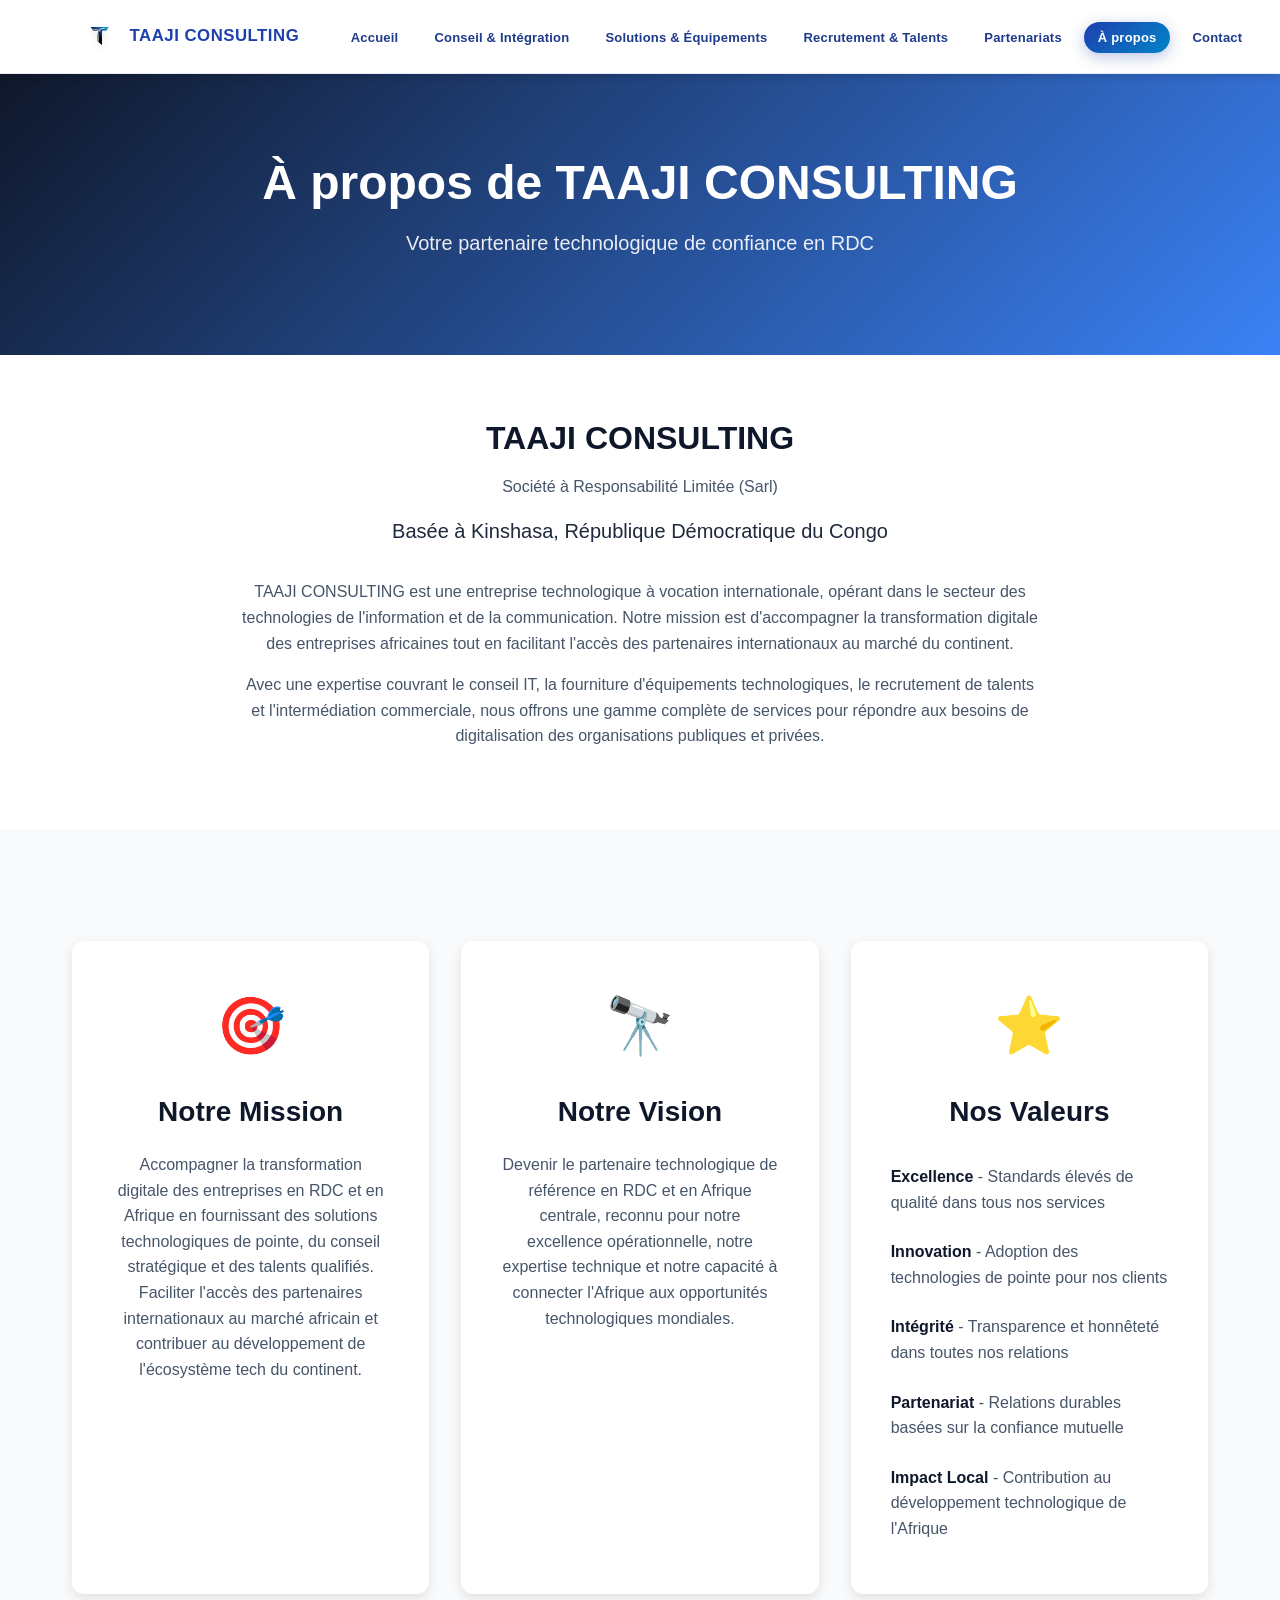
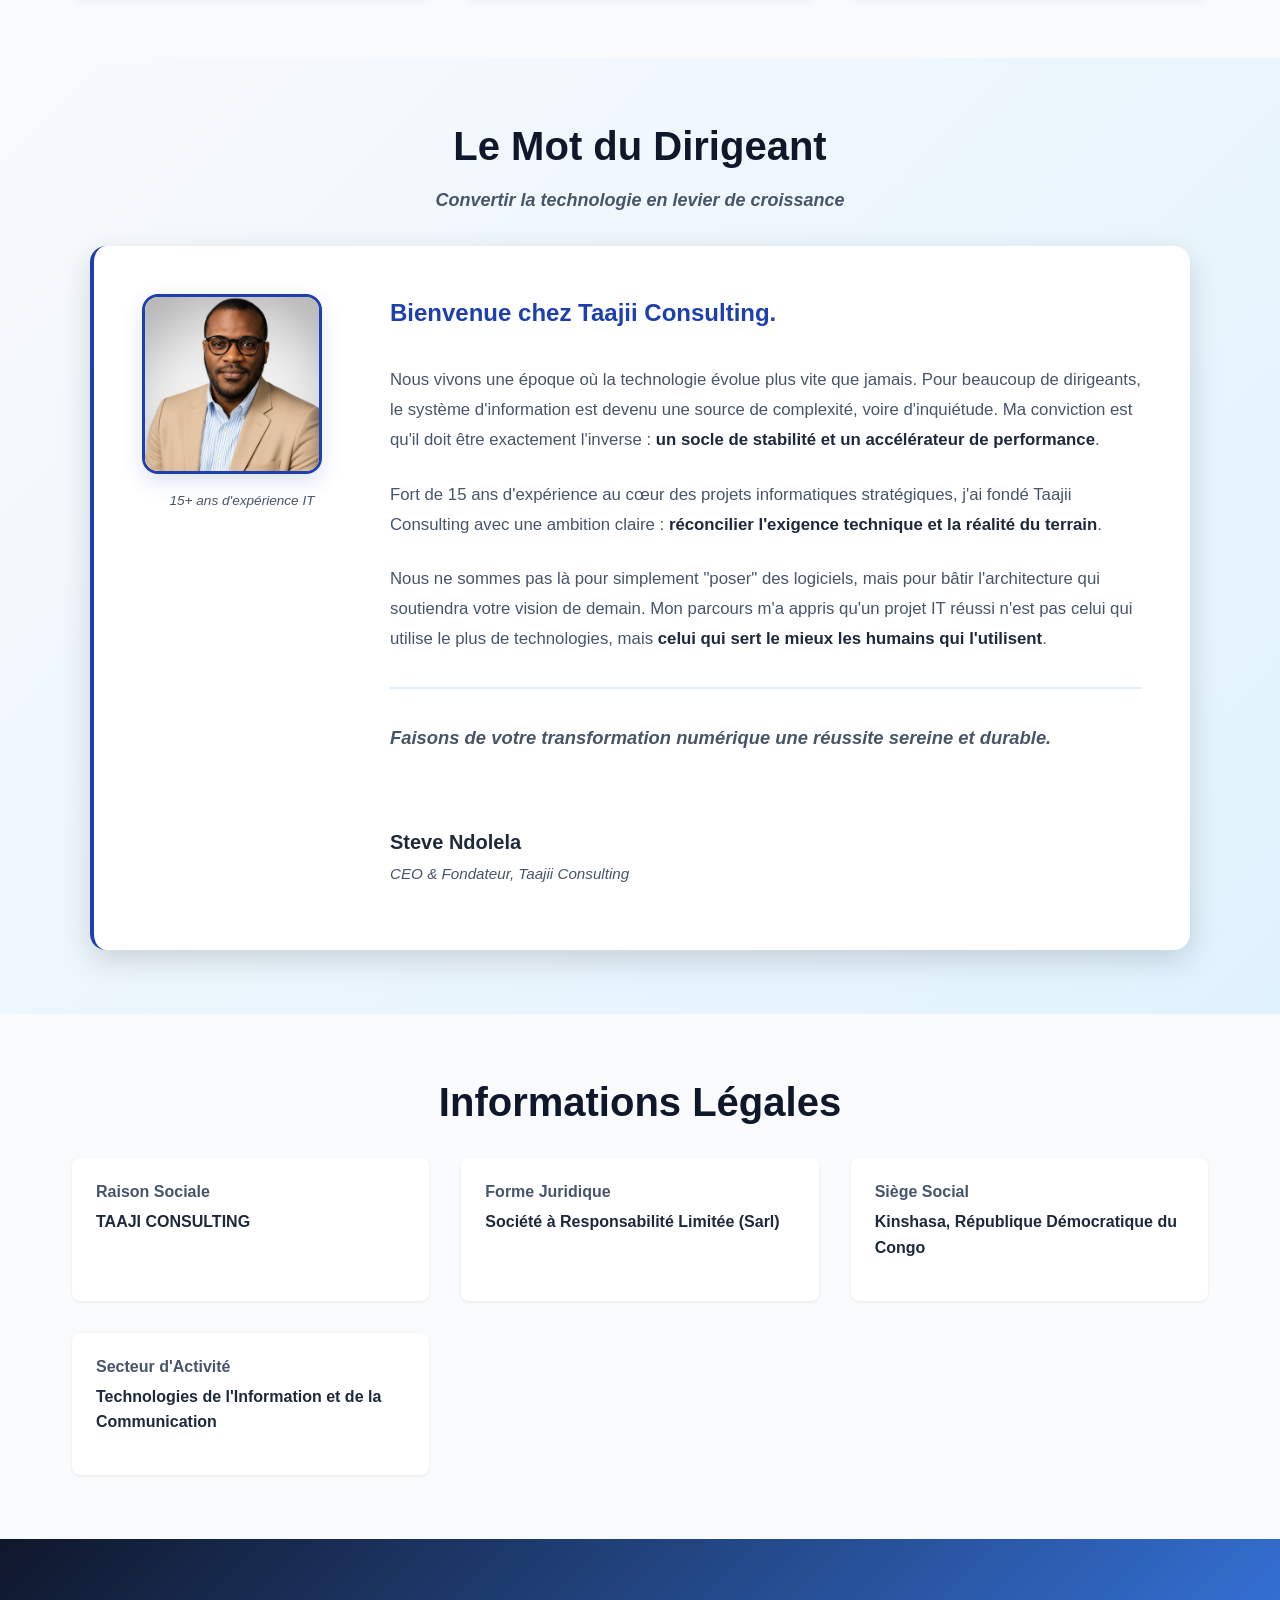
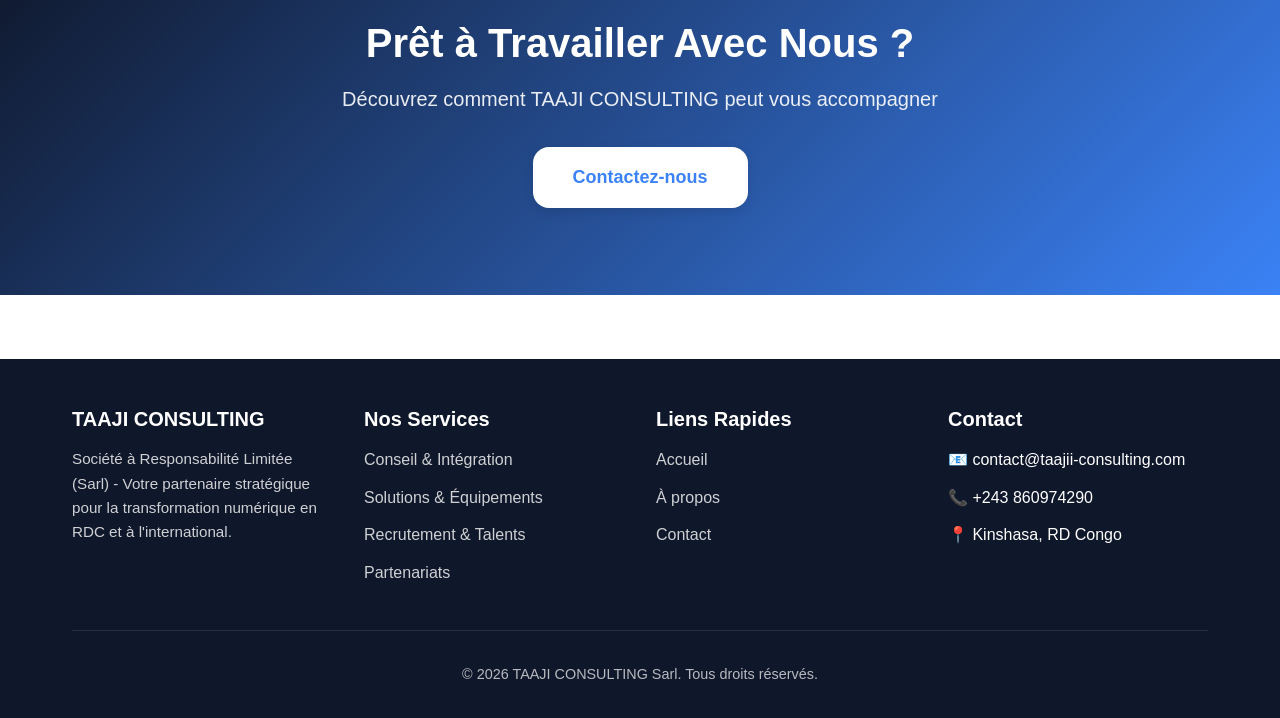
==== commit f8671b1d: "🔄 Mise à jour des coordonnées de contact - Email: contact@taajii-consulting.com (remplacé partout) -" ====
--- a/about.html
+++ b/about.html
@@ -195,8 +195,8 @@
                 <div class="footer-section">
                     <h3>Contact</h3>
                     <ul>
-                        <li>📧 contact@taajiconsulting.cd</li>
-                        <li>📞 +243 XXX XXX XXX</li>
+                        <li>📧 contact@taajii-consulting.com</li>
+                        <li>📞 +243 860974290</li>
                         <li>📍 Kinshasa, RD Congo</li>
                     </ul>
                 </div>
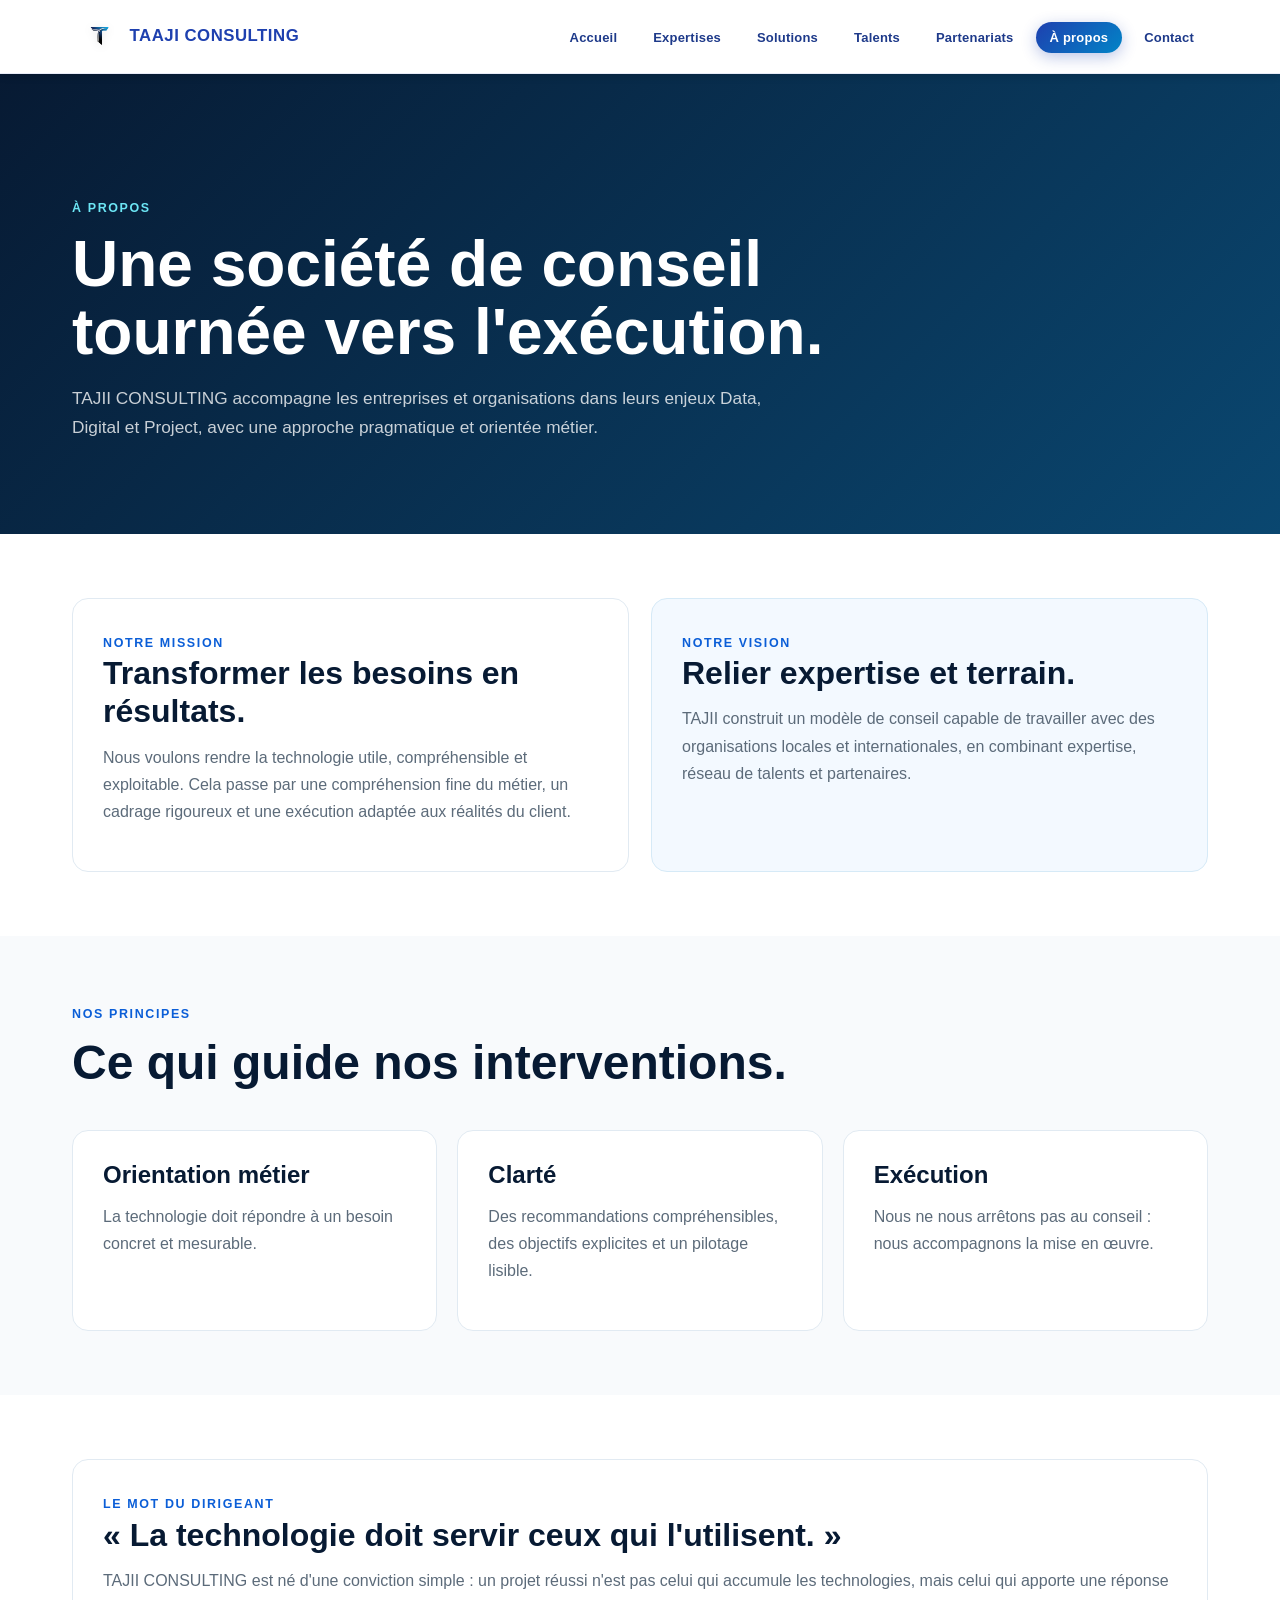
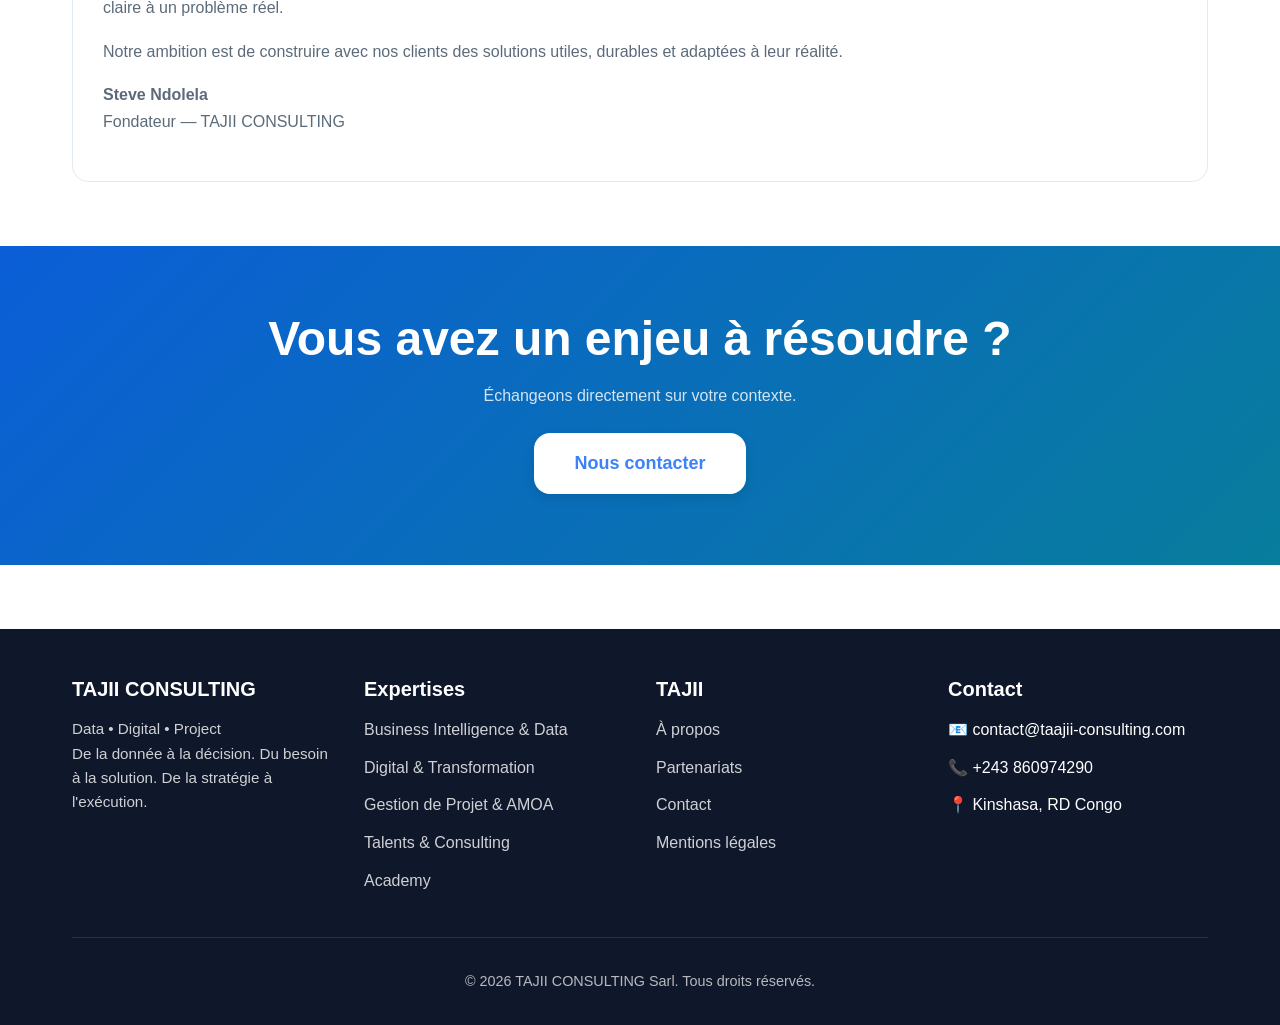
==== commit 6a60d71f: "refactor: align about.html with TAJII 2.0" ====
--- a/about.html
+++ b/about.html
@@ -1,212 +1,6 @@
-<!DOCTYPE html>
-<html lang="fr">
-<head>
-    <meta charset="UTF-8">
-    <meta name="viewport" content="width=device-width, initial-scale=1.0">
-    <meta name="description" content="À propos de TAAJI CONSULTING - Société de conseil IT basée à Kinshasa">
-    <title>À propos - TAAJI CONSULTING</title>
-    <link rel="stylesheet" href="css/style.css">
-</head>
-<body>
-    <header>
-        <nav class="navbar">
-            <div class="container">
-                <div class="logo">
-                    <a href="index.html">
-                        <img src="images/Taji-logo-removebg-preview.png" alt="TAAJI CONSULTING Logo" class="logo-img">
-                        <span class="logo-text">TAAJI CONSULTING</span>
-                    </a>
-                </div>
-                <ul class="nav-links">
-                    <li><a href="index.html">Accueil</a></li>
-                    <li><a href="services.html">Conseil & Intégration</a></li>
-                    <li><a href="solutions.html">Solutions & Équipements</a></li>
-                    <li><a href="recrutement.html">Recrutement & Talents</a></li>
-                    <li><a href="partenariats.html">Partenariats</a></li>
-                    <li><a href="about.html" class="active">À propos</a></li>
-                    <li><a href="contact.html">Contact</a></li>
-                </ul>
-                <div class="mobile-menu-toggle">
-                    <span></span>
-                    <span></span>
-                    <span></span>
-                </div>
-            </div>
-        </nav>
-    </header>
-
-    <main>
-        <!-- Page Header -->
-        <section class="page-header">
-            <div class="container">
-                <h1>À propos de TAAJI CONSULTING</h1>
-                <p>Votre partenaire technologique de confiance en RDC</p>
-            </div>
-        </section>
-
-        <!-- Company Info Section -->
-        <section class="company-info section">
-            <div class="container">
-                <div class="about-intro">
-                    <h2>TAAJI CONSULTING</h2>
-                    <p class="company-legal">Société à Responsabilité Limitée (Sarl)</p>
-                    <p class="lead">Basée à Kinshasa, République Démocratique du Congo</p>
-                    <p>TAAJI CONSULTING est une entreprise technologique à vocation internationale, opérant dans le secteur des technologies de l'information et de la communication. Notre mission est d'accompagner la transformation digitale des entreprises africaines tout en facilitant l'accès des partenaires internationaux au marché du continent.</p>
-                    <p>Avec une expertise couvrant le conseil IT, la fourniture d'équipements technologiques, le recrutement de talents et l'intermédiation commerciale, nous offrons une gamme complète de services pour répondre aux besoins de digitalisation des organisations publiques et privées.</p>
-                </div>
-            </div>
-        </section>
-
-        <!-- Mission Vision Values -->
-        <section class="mvv-section section bg-light">
-            <div class="container">
-                <div class="mvv-grid">
-                    <div class="mvv-card">
-                        <div class="mvv-icon">🎯</div>
-                        <h2>Notre Mission</h2>
-                        <p>Accompagner la transformation digitale des entreprises en RDC et en Afrique en fournissant des solutions technologiques de pointe, du conseil stratégique et des talents qualifiés. Faciliter l'accès des partenaires internationaux au marché africain et contribuer au développement de l'écosystème tech du continent.</p>
-                    </div>
-
-                    <div class="mvv-card">
-                        <div class="mvv-icon">🔭</div>
-                        <h2>Notre Vision</h2>
-                        <p>Devenir le partenaire technologique de référence en RDC et en Afrique centrale, reconnu pour notre excellence opérationnelle, notre expertise technique et notre capacité à connecter l'Afrique aux opportunités technologiques mondiales.</p>
-                    </div>
-
-                    <div class="mvv-card">
-                        <div class="mvv-icon">⭐</div>
-                        <h2>Nos Valeurs</h2>
-                        <ul class="values-list">
-                            <li><strong>Excellence</strong> - Standards élevés de qualité dans tous nos services</li>
-                            <li><strong>Innovation</strong> - Adoption des technologies de pointe pour nos clients</li>
-                            <li><strong>Intégrité</strong> - Transparence et honnêteté dans toutes nos relations</li>
-                            <li><strong>Partenariat</strong> - Relations durables basées sur la confiance mutuelle</li>
-                            <li><strong>Impact Local</strong> - Contribution au développement technologique de l'Afrique</li>
-                        </ul>
-                    </div>
-                </div>
-            </div>
-        </section>
-
-        <!-- CEO Message Section -->
-        <section class="ceo-message-section section">
-            <div class="container">
-                <div class="section-header">
-                    <h2>Le Mot du Dirigeant</h2>
-                    <p class="section-subtitle">Convertir la technologie en levier de croissance</p>
-                </div>
-                <div class="ceo-message-content">
-                    <div class="ceo-message-wrapper">
-                        <div class="ceo-photo-sidebar">
-                            <img src="images/Steve Ndolela.jpeg" alt="Steve Ndolela - CEO Taajii Consulting" class="ceo-photo">
-                            <p class="ceo-experience">15+ ans d'expérience IT</p>
-                        </div>
-                        
-                        <div class="ceo-text-content">
-                            <div class="ceo-intro">
-                                <p class="greeting">Bienvenue chez Taajii Consulting.</p>
-                            </div>
-                            
-                            <div class="message-body">
-                                <p>Nous vivons une époque où la technologie évolue plus vite que jamais. Pour beaucoup de dirigeants, le système d'information est devenu une source de complexité, voire d'inquiétude. Ma conviction est qu'il doit être exactement l'inverse : <strong>un socle de stabilité et un accélérateur de performance</strong>.</p>
-
-                                <p>Fort de 15 ans d'expérience au cœur des projets informatiques stratégiques, j'ai fondé Taajii Consulting avec une ambition claire : <strong>réconcilier l'exigence technique et la réalité du terrain</strong>.</p>
-
-                                <p>Nous ne sommes pas là pour simplement "poser" des logiciels, mais pour bâtir l'architecture qui soutiendra votre vision de demain. Mon parcours m'a appris qu'un projet IT réussi n'est pas celui qui utilise le plus de technologies, mais <strong>celui qui sert le mieux les humains qui l'utilisent</strong>.</p>
-
-                                <p class="closing-statement">Faisons de votre transformation numérique une réussite sereine et durable.</p>
-                            </div>
-                            
-                            <div class="ceo-signature">
-                                <p class="ceo-name"><strong>Steve Ndolela</strong></p>
-                                <p class="ceo-title">CEO & Fondateur, Taajii Consulting</p>
-                            </div>
-                        </div>
-                    </div>
-                </div>
-            </div>
-        </section>
-
-        <!-- Legal Info Section -->
-        <section class="legal-info section bg-light">
-            <div class="container">
-                <div class="section-header">
-                    <h2>Informations Légales</h2>
-                </div>
-                <div class="legal-content">
-                    <div class="legal-item">
-                        <h3>Raison Sociale</h3>
-                        <p>TAAJI CONSULTING</p>
-                    </div>
-                    <div class="legal-item">
-                        <h3>Forme Juridique</h3>
-                        <p>Société à Responsabilité Limitée (Sarl)</p>
-                    </div>
-                    <div class="legal-item">
-                        <h3>Siège Social</h3>
-                        <p>Kinshasa, République Démocratique du Congo</p>
-                    </div>
-                    <div class="legal-item">
-                        <h3>Secteur d'Activité</h3>
-                        <p>Technologies de l'Information et de la Communication</p>
-                    </div>
-                </div>
-                <!-- <p class="legal-note"><em>Pour plus de détails, consultez nos <a href="mentions-legales.html">mentions légales complètes</a>.</em></p> -->
-            </div>
-        </section>
-
-        <!-- CTA Section -->
-        <section class="cta-section section">
-            <div class="container">
-                <div class="cta-content">
-                    <h2>Prêt à Travailler Avec Nous ?</h2>
-                    <p>Découvrez comment TAAJI CONSULTING peut vous accompagner</p>
-                    <a href="contact.html" class="btn btn-large btn-white">Contactez-nous</a>
-                </div>
-            </div>
-        </section>
-    </main>
-
-    <footer class="footer">
-        <div class="container">
-            <div class="footer-content">
-                <div class="footer-section">
-                    <h3>TAAJI CONSULTING</h3>
-                    <p>Société à Responsabilité Limitée (Sarl) - Votre partenaire stratégique pour la transformation numérique en RDC et à l'international.</p>
-                </div>
-                <div class="footer-section">
-                    <h3>Nos Services</h3>
-                    <ul>
-                        <li><a href="services.html">Conseil & Intégration</a></li>
-                        <li><a href="solutions.html">Solutions & Équipements</a></li>
-                        <li><a href="recrutement.html">Recrutement & Talents</a></li>
-                        <li><a href="partenariats.html">Partenariats</a></li>
-                    </ul>
-                </div>
-                <div class="footer-section">
-                    <h3>Liens Rapides</h3>
-                    <ul>
-                        <li><a href="index.html">Accueil</a></li>
-                        <li><a href="about.html">À propos</a></li>
-                        <li><a href="contact.html">Contact</a></li>
-                        <!-- <li><a href="mentions-legales.html">Mentions Légales</a></li> -->
-                    </ul>
-                </div>
-                <div class="footer-section">
-                    <h3>Contact</h3>
-                    <ul>
-                        <li>📧 contact@taajii-consulting.com</li>
-                        <li>📞 +243 860974290</li>
-                        <li>📍 Kinshasa, RD Congo</li>
-                    </ul>
-                </div>
-            </div>
-            <div class="footer-bottom">
-                <p>&copy; 2026 TAAJI CONSULTING Sarl. Tous droits réservés.</p>
-            </div>
-        </div>
-    </footer>
-
-    <script src="js/script.js"></script>
-</body>
-</html>
+<!DOCTYPE html><html lang="fr"><head><meta charset="UTF-8"><meta name="viewport" content="width=device-width, initial-scale=1.0"><meta name="description" content="Découvrez le positionnement, la mission et les valeurs de TAJII CONSULTING."><title>À propos | TAJII CONSULTING</title><link rel="stylesheet" href="css/style.css"><link rel="stylesheet" href="css/internal-2.css"></head><body><header><nav class="navbar"><div class="container"><div class="logo"><a href="index.html"><img src="images/Taji-logo-removebg-preview.png" alt="TAJII CONSULTING Logo" class="logo-img"><span class="logo-text">TAAJI CONSULTING</span></a></div><ul class="nav-links"><li><a href="index.html">Accueil</a></li><li><a href="services.html" class="">Expertises</a></li><li><a href="solutions.html" class="">Solutions</a></li><li><a href="recrutement.html" class="">Talents</a></li><li><a href="partenariats.html" class="">Partenariats</a></li><li><a href="about.html" class="active">À propos</a></li><li><a href="contact.html" class="">Contact</a></li></ul><div class="mobile-menu-toggle"><span></span><span></span><span></span></div></div></nav></header><main>
+<section class="v2-page-header"><div class="container"><span class="eyebrow">À PROPOS</span><h1>Une société de conseil tournée vers l'exécution.</h1><p>TAJII CONSULTING accompagne les entreprises et organisations dans leurs enjeux Data, Digital et Project, avec une approche pragmatique et orientée métier.</p></div></section>
+<section class="section"><div class="container"><div class="v2-two"><article class="v2-card"><span class="eyebrow">Notre mission</span><h2>Transformer les besoins en résultats.</h2><p>Nous voulons rendre la technologie utile, compréhensible et exploitable. Cela passe par une compréhension fine du métier, un cadrage rigoureux et une exécution adaptée aux réalités du client.</p></article><article class="v2-card accent"><span class="eyebrow">Notre vision</span><h2>Relier expertise et terrain.</h2><p>TAJII construit un modèle de conseil capable de travailler avec des organisations locales et internationales, en combinant expertise, réseau de talents et partenaires.</p></article></div></div></section>
+<section class="section bg-light"><div class="container"><div class="v2-section-head"><span class="eyebrow">Nos principes</span><h2>Ce qui guide nos interventions.</h2></div><div class="v2-grid"><article class="v2-card"><h3>Orientation métier</h3><p>La technologie doit répondre à un besoin concret et mesurable.</p></article><article class="v2-card"><h3>Clarté</h3><p>Des recommandations compréhensibles, des objectifs explicites et un pilotage lisible.</p></article><article class="v2-card"><h3>Exécution</h3><p>Nous ne nous arrêtons pas au conseil : nous accompagnons la mise en œuvre.</p></article></div></div></section>
+<section class="section"><div class="container"><div class="v2-card"><span class="eyebrow">Le mot du dirigeant</span><h2>« La technologie doit servir ceux qui l'utilisent. »</h2><p>TAJII CONSULTING est né d'une conviction simple : un projet réussi n'est pas celui qui accumule les technologies, mais celui qui apporte une réponse claire à un problème réel.</p><p>Notre ambition est de construire avec nos clients des solutions utiles, durables et adaptées à leur réalité.</p><p><strong>Steve Ndolela</strong><br>Fondateur — TAJII CONSULTING</p></div></div></section>
+<section class="v2-cta section"><div class="container"><h2>Vous avez un enjeu à résoudre ?</h2><p>Échangeons directement sur votre contexte.</p><a href="contact.html" class="btn btn-large btn-white">Nous contacter</a></div></section></main><footer class="footer"><div class="container"><div class="footer-content"><div class="footer-section"><h3>TAJII CONSULTING</h3><p>Data • Digital • Project<br>De la donnée à la décision. Du besoin à la solution. De la stratégie à l'exécution.</p></div><div class="footer-section"><h3>Expertises</h3><ul><li><a href="services.html">Business Intelligence & Data</a></li><li><a href="services.html">Digital & Transformation</a></li><li><a href="services.html">Gestion de Projet & AMOA</a></li><li><a href="recrutement.html">Talents & Consulting</a></li><li><a href="contact.html">Academy</a></li></ul></div><div class="footer-section"><h3>TAJII</h3><ul><li><a href="about.html">À propos</a></li><li><a href="partenariats.html">Partenariats</a></li><li><a href="contact.html">Contact</a></li><li><a href="mentions-legales.html">Mentions légales</a></li></ul></div><div class="footer-section"><h3>Contact</h3><ul><li>📧 contact@taajii-consulting.com</li><li>📞 +243 860974290</li><li>📍 Kinshasa, RD Congo</li></ul></div></div><div class="footer-bottom"><p>&copy; 2026 TAJII CONSULTING Sarl. Tous droits réservés.</p></div></div></footer><script src="js/script.js"></script></body></html>
--- a/css/internal-2.css
+++ b/css/internal-2.css
@@ -0,0 +1 @@
+.v2-page-header{background:linear-gradient(135deg,#071a33,#0a4770);color:#fff;padding:120px 0 75px}.v2-page-header .eyebrow{color:#6ce6f5}.v2-page-header h1{color:#fff;font-size:clamp(2.4rem,5vw,4.3rem);line-height:1.05;max-width:850px;margin:12px 0 18px}.v2-page-header p{color:rgba(255,255,255,.78);font-size:1.08rem;max-width:720px;line-height:1.7}.eyebrow{display:inline-block;text-transform:uppercase;letter-spacing:.13em;font-size:.78rem;font-weight:800;color:#0b5ed7}.v2-grid{display:grid;grid-template-columns:repeat(3,1fr);gap:20px}.v2-card{background:#fff;border:1px solid #e1eaf2;border-radius:16px;padding:30px}.v2-card h2,.v2-card h3{color:#071a33;margin:0 0 13px}.v2-card p,.v2-card li{color:#5c6b7a;line-height:1.7}.v2-card ul{padding-left:19px;margin-bottom:0}.v2-card.accent{background:#f3f9ff;border-color:#d6eaf7}.v2-section-head{max-width:760px;margin-bottom:40px}.v2-section-head h2{color:#071a33;font-size:clamp(2rem,4vw,3rem);line-height:1.12;margin:10px 0 15px}.v2-section-head p{color:#5c6b7a;line-height:1.7}.v2-dark{background:linear-gradient(135deg,#06162d,#0a315d);color:#fff}.v2-dark h2,.v2-dark h3{color:#fff}.v2-dark p,.v2-dark li{color:rgba(255,255,255,.76)}.v2-steps{display:grid;grid-template-columns:repeat(5,1fr);gap:12px}.v2-step{background:#fff;border-top:3px solid #0b5ed7;padding:24px 18px}.v2-step b{color:#0b5ed7}.v2-step h3{color:#071a33;font-size:1.05rem;margin:9px 0}.v2-step p{color:#5c6b7a;font-size:.9rem;line-height:1.55}.v2-two{display:grid;grid-template-columns:1fr 1fr;gap:22px}.v2-contact-grid{display:grid;grid-template-columns:.8fr 1.2fr;gap:35px;align-items:start}.v2-contact-box{background:#071a33;color:#fff;border-radius:18px;padding:35px}.v2-contact-box h2{color:#fff}.v2-contact-box p,.v2-contact-box li{color:rgba(255,255,255,.78);line-height:1.7}.v2-contact-box ul{list-style:none;padding:0}.v2-contact-box li{margin:16px 0}.v2-form-box{background:#fff;border:1px solid #e1eaf2;border-radius:18px;padding:32px}.v2-form-box h2{color:#071a33}.v2-bullets{display:grid;gap:10px;margin-top:20px}.v2-bullet{padding:15px 17px;background:#f7fafd;border-radius:10px;color:#46586a}.v2-cta{background:linear-gradient(135deg,#0b5ed7,#087d9c);text-align:center;color:#fff}.v2-cta h2{color:#fff;font-size:clamp(2rem,4vw,3rem);margin:0 0 14px}.v2-cta p{color:rgba(255,255,255,.82);max-width:650px;margin:0 auto 24px;line-height:1.7}@media(max-width:900px){.v2-grid{grid-template-columns:1fr 1fr}.v2-steps{grid-template-columns:1fr 1fr}.v2-contact-grid,.v2-two{grid-template-columns:1fr}}@media(max-width:600px){.v2-page-header{padding:95px 0 60px}.v2-grid,.v2-steps{grid-template-columns:1fr}.v2-card,.v2-form-box,.v2-contact-box{padding:24px}}
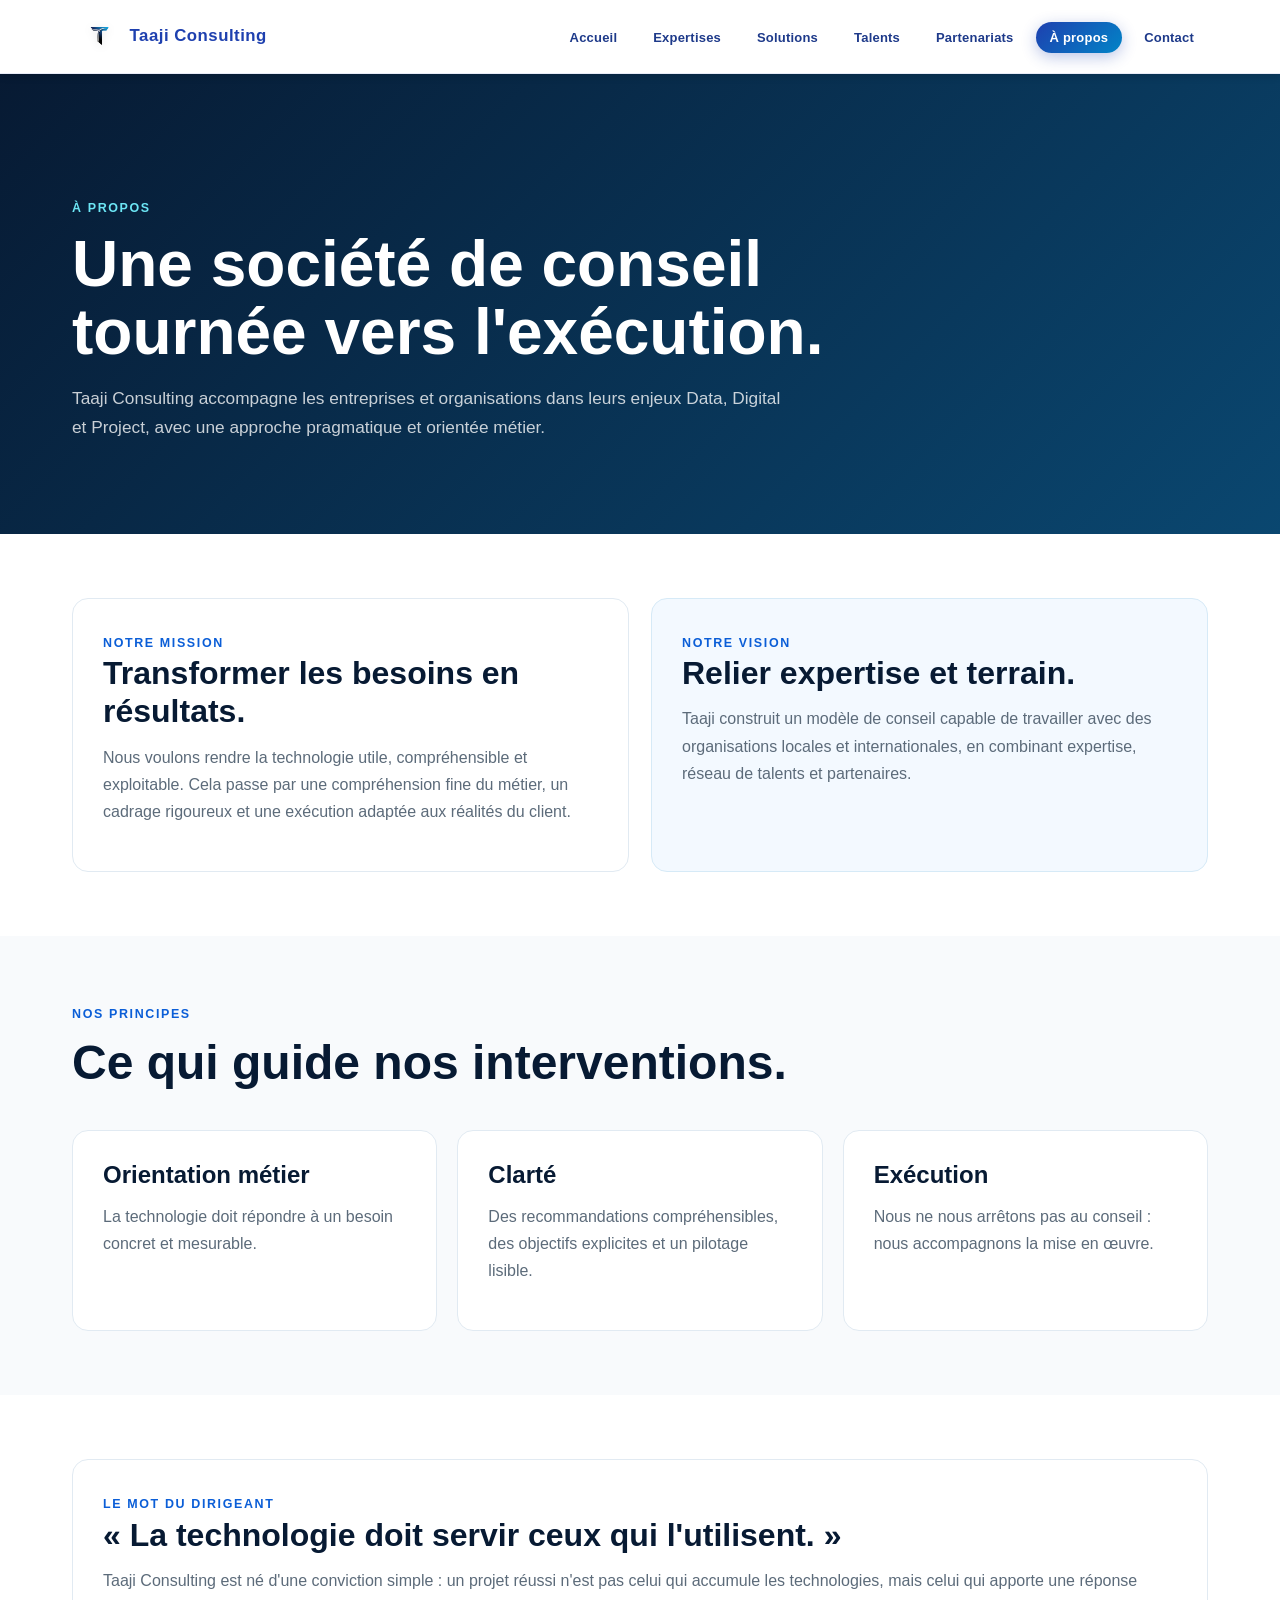
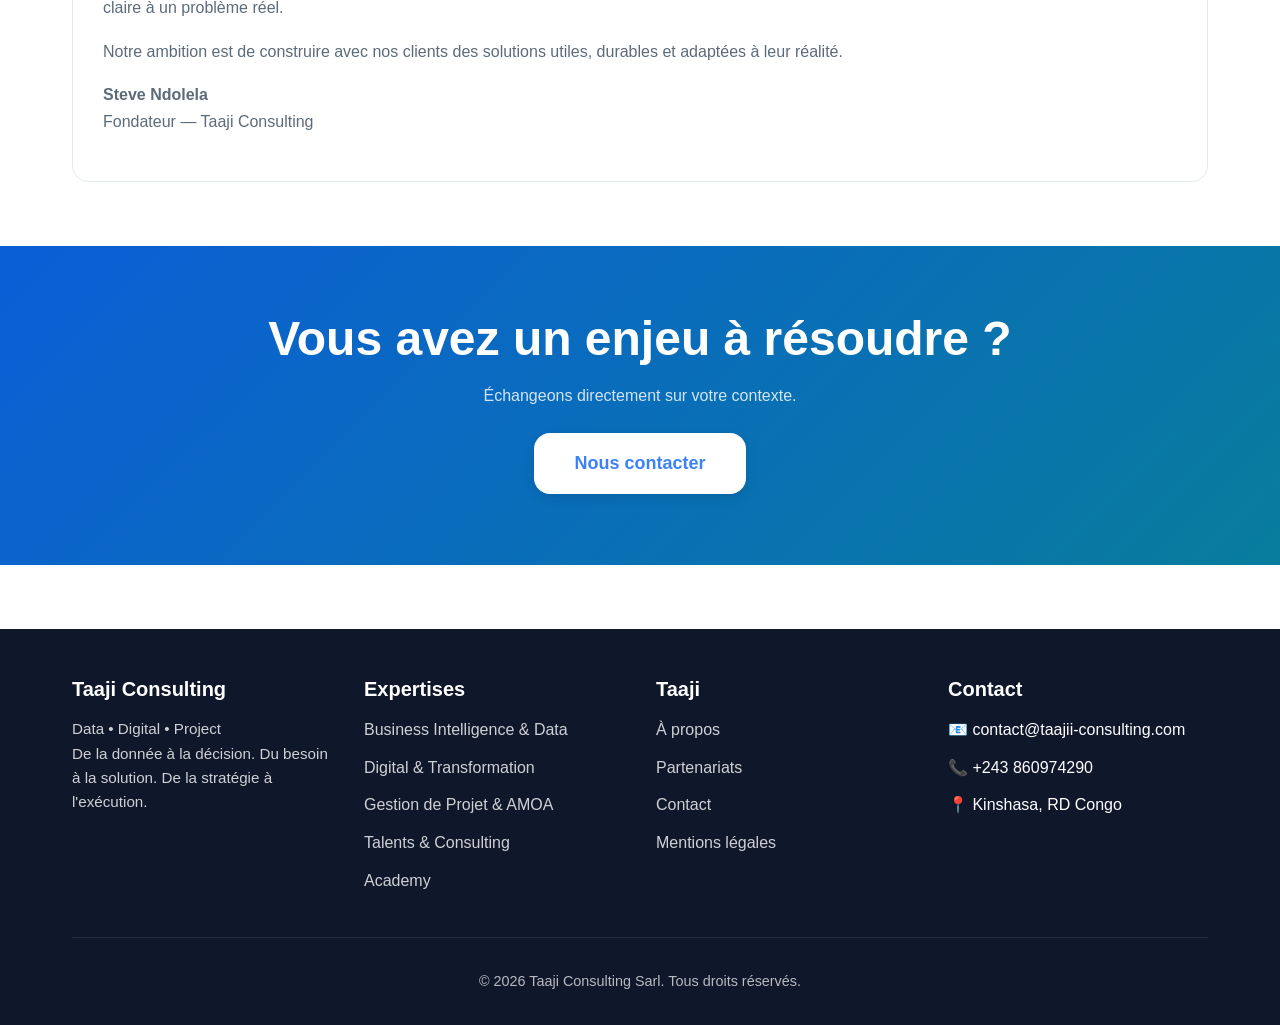
==== commit 68c77bdd: "fix: standardize Taaji Consulting branding" ====
--- a/about.html
+++ b/about.html
@@ -1,6 +1,6 @@
-<!DOCTYPE html><html lang="fr"><head><meta charset="UTF-8"><meta name="viewport" content="width=device-width, initial-scale=1.0"><meta name="description" content="Découvrez le positionnement, la mission et les valeurs de TAJII CONSULTING."><title>À propos | TAJII CONSULTING</title><link rel="stylesheet" href="css/style.css"><link rel="stylesheet" href="css/internal-2.css"></head><body><header><nav class="navbar"><div class="container"><div class="logo"><a href="index.html"><img src="images/Taji-logo-removebg-preview.png" alt="TAJII CONSULTING Logo" class="logo-img"><span class="logo-text">TAAJI CONSULTING</span></a></div><ul class="nav-links"><li><a href="index.html">Accueil</a></li><li><a href="services.html" class="">Expertises</a></li><li><a href="solutions.html" class="">Solutions</a></li><li><a href="recrutement.html" class="">Talents</a></li><li><a href="partenariats.html" class="">Partenariats</a></li><li><a href="about.html" class="active">À propos</a></li><li><a href="contact.html" class="">Contact</a></li></ul><div class="mobile-menu-toggle"><span></span><span></span><span></span></div></div></nav></header><main>
-<section class="v2-page-header"><div class="container"><span class="eyebrow">À PROPOS</span><h1>Une société de conseil tournée vers l'exécution.</h1><p>TAJII CONSULTING accompagne les entreprises et organisations dans leurs enjeux Data, Digital et Project, avec une approche pragmatique et orientée métier.</p></div></section>
-<section class="section"><div class="container"><div class="v2-two"><article class="v2-card"><span class="eyebrow">Notre mission</span><h2>Transformer les besoins en résultats.</h2><p>Nous voulons rendre la technologie utile, compréhensible et exploitable. Cela passe par une compréhension fine du métier, un cadrage rigoureux et une exécution adaptée aux réalités du client.</p></article><article class="v2-card accent"><span class="eyebrow">Notre vision</span><h2>Relier expertise et terrain.</h2><p>TAJII construit un modèle de conseil capable de travailler avec des organisations locales et internationales, en combinant expertise, réseau de talents et partenaires.</p></article></div></div></section>
+<!DOCTYPE html><html lang="fr"><head><meta charset="UTF-8"><meta name="viewport" content="width=device-width, initial-scale=1.0"><meta name="description" content="Découvrez le positionnement, la mission et les valeurs de Taaji Consulting."><title>À propos | Taaji Consulting</title><link rel="stylesheet" href="css/style.css"><link rel="stylesheet" href="css/internal-2.css"></head><body><header><nav class="navbar"><div class="container"><div class="logo"><a href="index.html"><img src="images/Taji-logo-removebg-preview.png" alt="Taaji Consulting Logo" class="logo-img"><span class="logo-text">Taaji Consulting</span></a></div><ul class="nav-links" id="primary-navigation"><li><a href="index.html">Accueil</a></li><li><a href="services.html" class="">Expertises</a></li><li><a href="solutions.html" class="">Solutions</a></li><li><a href="recrutement.html" class="">Talents</a></li><li><a href="partenariats.html" class="">Partenariats</a></li><li><a href="about.html" class="active">À propos</a></li><li><a href="contact.html" class="">Contact</a></li></ul><button class="mobile-menu-toggle" type="button" aria-label="Ouvrir le menu de navigation" aria-controls="primary-navigation" aria-expanded="false"><span></span><span></span><span></span></button></div></nav></header><main>
+<section class="v2-page-header"><div class="container"><span class="eyebrow">À PROPOS</span><h1>Une société de conseil tournée vers l'exécution.</h1><p>Taaji Consulting accompagne les entreprises et organisations dans leurs enjeux Data, Digital et Project, avec une approche pragmatique et orientée métier.</p></div></section>
+<section class="section"><div class="container"><div class="v2-two"><article class="v2-card"><span class="eyebrow">Notre mission</span><h2>Transformer les besoins en résultats.</h2><p>Nous voulons rendre la technologie utile, compréhensible et exploitable. Cela passe par une compréhension fine du métier, un cadrage rigoureux et une exécution adaptée aux réalités du client.</p></article><article class="v2-card accent"><span class="eyebrow">Notre vision</span><h2>Relier expertise et terrain.</h2><p>Taaji construit un modèle de conseil capable de travailler avec des organisations locales et internationales, en combinant expertise, réseau de talents et partenaires.</p></article></div></div></section>
 <section class="section bg-light"><div class="container"><div class="v2-section-head"><span class="eyebrow">Nos principes</span><h2>Ce qui guide nos interventions.</h2></div><div class="v2-grid"><article class="v2-card"><h3>Orientation métier</h3><p>La technologie doit répondre à un besoin concret et mesurable.</p></article><article class="v2-card"><h3>Clarté</h3><p>Des recommandations compréhensibles, des objectifs explicites et un pilotage lisible.</p></article><article class="v2-card"><h3>Exécution</h3><p>Nous ne nous arrêtons pas au conseil : nous accompagnons la mise en œuvre.</p></article></div></div></section>
-<section class="section"><div class="container"><div class="v2-card"><span class="eyebrow">Le mot du dirigeant</span><h2>« La technologie doit servir ceux qui l'utilisent. »</h2><p>TAJII CONSULTING est né d'une conviction simple : un projet réussi n'est pas celui qui accumule les technologies, mais celui qui apporte une réponse claire à un problème réel.</p><p>Notre ambition est de construire avec nos clients des solutions utiles, durables et adaptées à leur réalité.</p><p><strong>Steve Ndolela</strong><br>Fondateur — TAJII CONSULTING</p></div></div></section>
-<section class="v2-cta section"><div class="container"><h2>Vous avez un enjeu à résoudre ?</h2><p>Échangeons directement sur votre contexte.</p><a href="contact.html" class="btn btn-large btn-white">Nous contacter</a></div></section></main><footer class="footer"><div class="container"><div class="footer-content"><div class="footer-section"><h3>TAJII CONSULTING</h3><p>Data • Digital • Project<br>De la donnée à la décision. Du besoin à la solution. De la stratégie à l'exécution.</p></div><div class="footer-section"><h3>Expertises</h3><ul><li><a href="services.html">Business Intelligence & Data</a></li><li><a href="services.html">Digital & Transformation</a></li><li><a href="services.html">Gestion de Projet & AMOA</a></li><li><a href="recrutement.html">Talents & Consulting</a></li><li><a href="contact.html">Academy</a></li></ul></div><div class="footer-section"><h3>TAJII</h3><ul><li><a href="about.html">À propos</a></li><li><a href="partenariats.html">Partenariats</a></li><li><a href="contact.html">Contact</a></li><li><a href="mentions-legales.html">Mentions légales</a></li></ul></div><div class="footer-section"><h3>Contact</h3><ul><li>📧 contact@taajii-consulting.com</li><li>📞 +243 860974290</li><li>📍 Kinshasa, RD Congo</li></ul></div></div><div class="footer-bottom"><p>&copy; 2026 TAJII CONSULTING Sarl. Tous droits réservés.</p></div></div></footer><script src="js/script.js"></script></body></html>+<section class="section"><div class="container"><div class="v2-card"><span class="eyebrow">Le mot du dirigeant</span><h2>« La technologie doit servir ceux qui l'utilisent. »</h2><p>Taaji Consulting est né d'une conviction simple : un projet réussi n'est pas celui qui accumule les technologies, mais celui qui apporte une réponse claire à un problème réel.</p><p>Notre ambition est de construire avec nos clients des solutions utiles, durables et adaptées à leur réalité.</p><p><strong>Steve Ndolela</strong><br>Fondateur — Taaji Consulting</p></div></div></section>
+<section class="v2-cta section"><div class="container"><h2>Vous avez un enjeu à résoudre ?</h2><p>Échangeons directement sur votre contexte.</p><a href="contact.html" class="btn btn-large btn-white">Nous contacter</a></div></section></main><footer class="footer"><div class="container"><div class="footer-content"><div class="footer-section"><h3>Taaji Consulting</h3><p>Data • Digital • Project<br>De la donnée à la décision. Du besoin à la solution. De la stratégie à l'exécution.</p></div><div class="footer-section"><h3>Expertises</h3><ul><li><a href="services.html">Business Intelligence & Data</a></li><li><a href="services.html">Digital & Transformation</a></li><li><a href="services.html">Gestion de Projet & AMOA</a></li><li><a href="recrutement.html">Talents & Consulting</a></li><li><a href="contact.html">Academy</a></li></ul></div><div class="footer-section"><h3>Taaji</h3><ul><li><a href="about.html">À propos</a></li><li><a href="partenariats.html">Partenariats</a></li><li><a href="contact.html">Contact</a></li><li><a href="mentions-legales.html">Mentions légales</a></li></ul></div><div class="footer-section"><h3>Contact</h3><ul><li>📧 contact@taajii-consulting.com</li><li>📞 +243 860974290</li><li>📍 Kinshasa, RD Congo</li></ul></div></div><div class="footer-bottom"><p>&copy; 2026 Taaji Consulting Sarl. Tous droits réservés.</p></div></div></footer><script src="js/script.js"></script></body></html>
--- a/css/style.css
+++ b/css/style.css
@@ -1,5 +1,5 @@
 /* ========================================
-   TAAJI CONSULTING - MODERN IT STYLESHEET
+   Taaji Consulting - MODERN IT STYLESHEET
    ======================================== */
 
 /* ========================================
@@ -418,6 +418,9 @@
     flex-direction: column;
     gap: 4px;
     cursor: pointer;
+    padding: 0.5rem;
+    border: 0;
+    background: transparent;
 }
 
 .mobile-menu-toggle span {
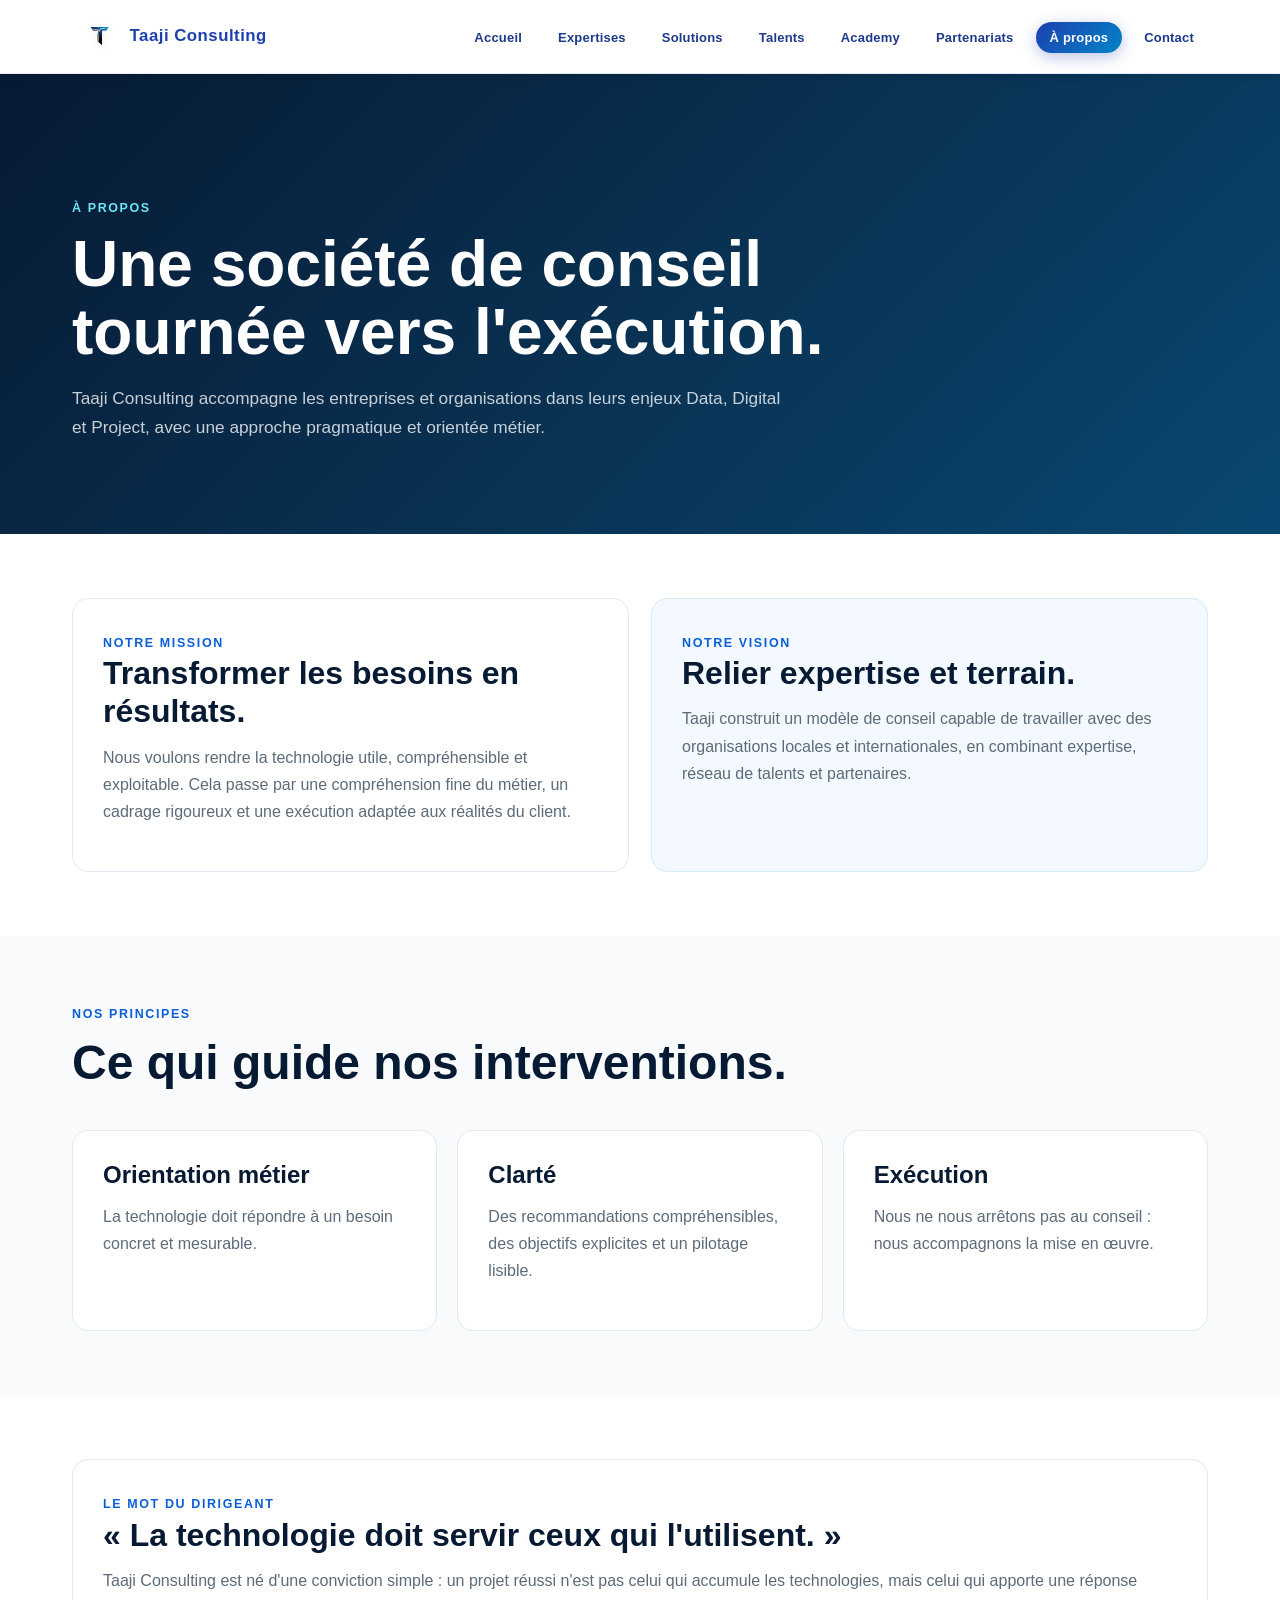
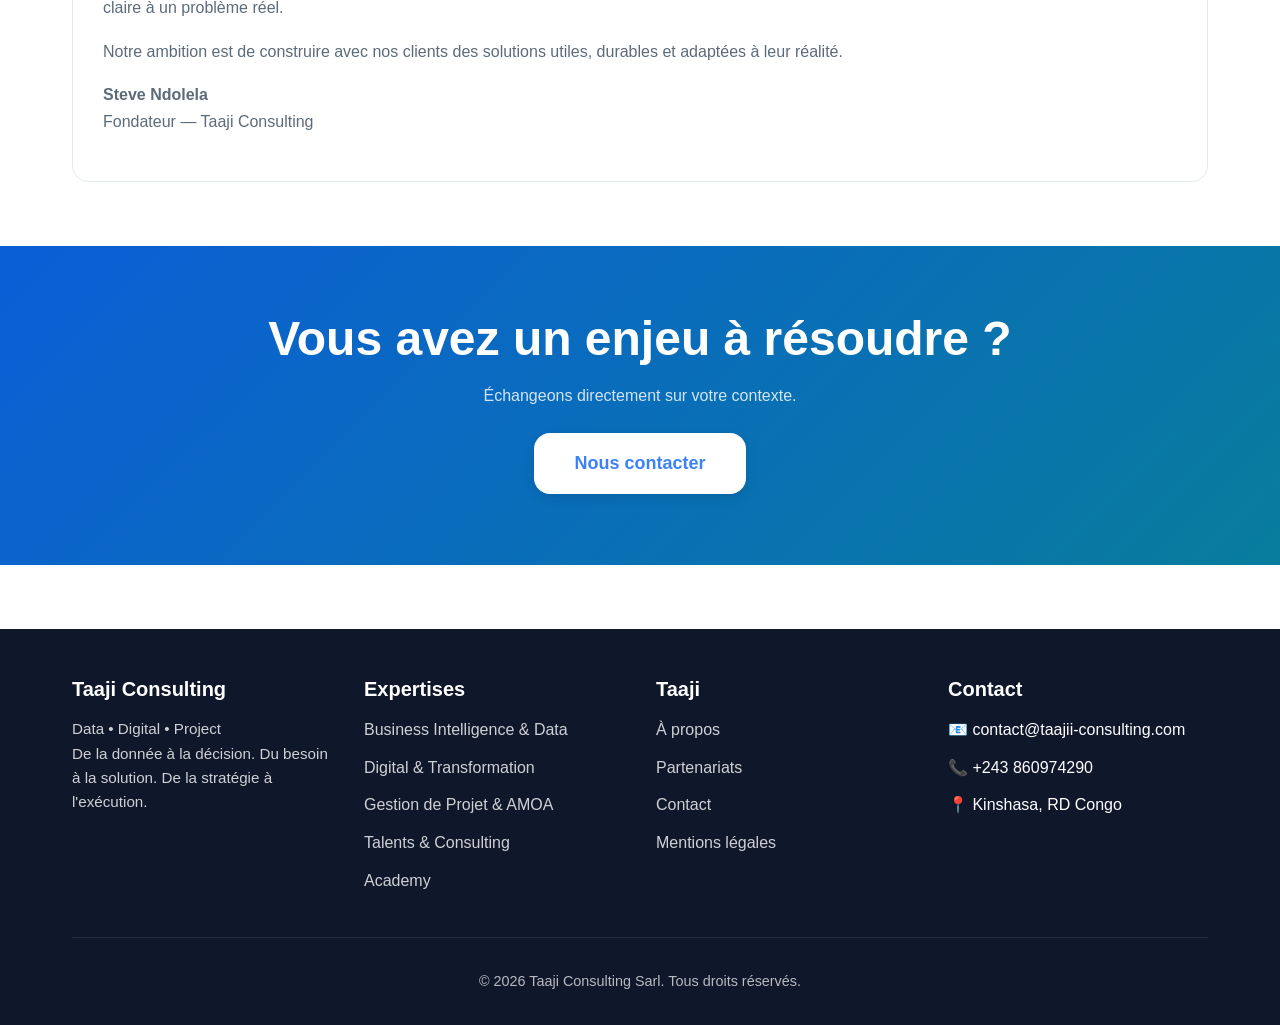
==== commit c37e3a7b: "fix: expose Academy across site navigation" ====
--- a/about.html
+++ b/about.html
@@ -1,6 +1,6 @@
-<!DOCTYPE html><html lang="fr"><head><meta charset="UTF-8"><meta name="viewport" content="width=device-width, initial-scale=1.0"><meta name="description" content="Découvrez le positionnement, la mission et les valeurs de Taaji Consulting."><title>À propos | Taaji Consulting</title><link rel="stylesheet" href="css/style.css"><link rel="stylesheet" href="css/internal-2.css"></head><body><header><nav class="navbar"><div class="container"><div class="logo"><a href="index.html"><img src="images/Taji-logo-removebg-preview.png" alt="Taaji Consulting Logo" class="logo-img"><span class="logo-text">Taaji Consulting</span></a></div><ul class="nav-links" id="primary-navigation"><li><a href="index.html">Accueil</a></li><li><a href="services.html" class="">Expertises</a></li><li><a href="solutions.html" class="">Solutions</a></li><li><a href="recrutement.html" class="">Talents</a></li><li><a href="partenariats.html" class="">Partenariats</a></li><li><a href="about.html" class="active">À propos</a></li><li><a href="contact.html" class="">Contact</a></li></ul><button class="mobile-menu-toggle" type="button" aria-label="Ouvrir le menu de navigation" aria-controls="primary-navigation" aria-expanded="false"><span></span><span></span><span></span></button></div></nav></header><main>
+<!DOCTYPE html><html lang="fr"><head><meta charset="UTF-8"><meta name="viewport" content="width=device-width, initial-scale=1.0"><meta name="description" content="Découvrez le positionnement, la mission et les valeurs de Taaji Consulting."><title>À propos | Taaji Consulting</title><link rel="stylesheet" href="css/style.css"><link rel="stylesheet" href="css/internal-2.css"></head><body><header><nav class="navbar"><div class="container"><div class="logo"><a href="index.html"><img src="images/Taji-logo-removebg-preview.png" alt="Taaji Consulting Logo" class="logo-img"><span class="logo-text">Taaji Consulting</span></a></div><ul class="nav-links" id="primary-navigation"><li><a href="index.html">Accueil</a></li><li><a href="services.html" class="">Expertises</a></li><li><a href="solutions.html" class="">Solutions</a></li><li><a href="recrutement.html" class="">Talents</a></li><li><a href="index.html#academy">Academy</a></li><li><a href="partenariats.html" class="">Partenariats</a></li><li><a href="about.html" class="active">À propos</a></li><li><a href="contact.html" class="">Contact</a></li></ul><button class="mobile-menu-toggle" type="button" aria-label="Ouvrir le menu de navigation" aria-controls="primary-navigation" aria-expanded="false"><span></span><span></span><span></span></button></div></nav></header><main>
 <section class="v2-page-header"><div class="container"><span class="eyebrow">À PROPOS</span><h1>Une société de conseil tournée vers l'exécution.</h1><p>Taaji Consulting accompagne les entreprises et organisations dans leurs enjeux Data, Digital et Project, avec une approche pragmatique et orientée métier.</p></div></section>
 <section class="section"><div class="container"><div class="v2-two"><article class="v2-card"><span class="eyebrow">Notre mission</span><h2>Transformer les besoins en résultats.</h2><p>Nous voulons rendre la technologie utile, compréhensible et exploitable. Cela passe par une compréhension fine du métier, un cadrage rigoureux et une exécution adaptée aux réalités du client.</p></article><article class="v2-card accent"><span class="eyebrow">Notre vision</span><h2>Relier expertise et terrain.</h2><p>Taaji construit un modèle de conseil capable de travailler avec des organisations locales et internationales, en combinant expertise, réseau de talents et partenaires.</p></article></div></div></section>
 <section class="section bg-light"><div class="container"><div class="v2-section-head"><span class="eyebrow">Nos principes</span><h2>Ce qui guide nos interventions.</h2></div><div class="v2-grid"><article class="v2-card"><h3>Orientation métier</h3><p>La technologie doit répondre à un besoin concret et mesurable.</p></article><article class="v2-card"><h3>Clarté</h3><p>Des recommandations compréhensibles, des objectifs explicites et un pilotage lisible.</p></article><article class="v2-card"><h3>Exécution</h3><p>Nous ne nous arrêtons pas au conseil : nous accompagnons la mise en œuvre.</p></article></div></div></section>
 <section class="section"><div class="container"><div class="v2-card"><span class="eyebrow">Le mot du dirigeant</span><h2>« La technologie doit servir ceux qui l'utilisent. »</h2><p>Taaji Consulting est né d'une conviction simple : un projet réussi n'est pas celui qui accumule les technologies, mais celui qui apporte une réponse claire à un problème réel.</p><p>Notre ambition est de construire avec nos clients des solutions utiles, durables et adaptées à leur réalité.</p><p><strong>Steve Ndolela</strong><br>Fondateur — Taaji Consulting</p></div></div></section>
-<section class="v2-cta section"><div class="container"><h2>Vous avez un enjeu à résoudre ?</h2><p>Échangeons directement sur votre contexte.</p><a href="contact.html" class="btn btn-large btn-white">Nous contacter</a></div></section></main><footer class="footer"><div class="container"><div class="footer-content"><div class="footer-section"><h3>Taaji Consulting</h3><p>Data • Digital • Project<br>De la donnée à la décision. Du besoin à la solution. De la stratégie à l'exécution.</p></div><div class="footer-section"><h3>Expertises</h3><ul><li><a href="services.html">Business Intelligence & Data</a></li><li><a href="services.html">Digital & Transformation</a></li><li><a href="services.html">Gestion de Projet & AMOA</a></li><li><a href="recrutement.html">Talents & Consulting</a></li><li><a href="contact.html">Academy</a></li></ul></div><div class="footer-section"><h3>Taaji</h3><ul><li><a href="about.html">À propos</a></li><li><a href="partenariats.html">Partenariats</a></li><li><a href="contact.html">Contact</a></li><li><a href="mentions-legales.html">Mentions légales</a></li></ul></div><div class="footer-section"><h3>Contact</h3><ul><li>📧 contact@taajii-consulting.com</li><li>📞 +243 860974290</li><li>📍 Kinshasa, RD Congo</li></ul></div></div><div class="footer-bottom"><p>&copy; 2026 Taaji Consulting Sarl. Tous droits réservés.</p></div></div></footer><script src="js/script.js"></script></body></html>+<section class="v2-cta section"><div class="container"><h2>Vous avez un enjeu à résoudre ?</h2><p>Échangeons directement sur votre contexte.</p><a href="contact.html" class="btn btn-large btn-white">Nous contacter</a></div></section></main><footer class="footer"><div class="container"><div class="footer-content"><div class="footer-section"><h3>Taaji Consulting</h3><p>Data • Digital • Project<br>De la donnée à la décision. Du besoin à la solution. De la stratégie à l'exécution.</p></div><div class="footer-section"><h3>Expertises</h3><ul><li><a href="services.html">Business Intelligence & Data</a></li><li><a href="services.html">Digital & Transformation</a></li><li><a href="services.html">Gestion de Projet & AMOA</a></li><li><a href="recrutement.html">Talents & Consulting</a></li><li><a href="index.html#academy">Academy</a></li></ul></div><div class="footer-section"><h3>Taaji</h3><ul><li><a href="about.html">À propos</a></li><li><a href="partenariats.html">Partenariats</a></li><li><a href="contact.html">Contact</a></li><li><a href="mentions-legales.html">Mentions légales</a></li></ul></div><div class="footer-section"><h3>Contact</h3><ul><li>📧 contact@taajii-consulting.com</li><li>📞 +243 860974290</li><li>📍 Kinshasa, RD Congo</li></ul></div></div><div class="footer-bottom"><p>&copy; 2026 Taaji Consulting Sarl. Tous droits réservés.</p></div></div></footer><script src="js/script.js"></script></body></html>
--- a/css/style.css
+++ b/css/style.css
@@ -2502,6 +2502,31 @@
    RESPONSIVE DESIGN
    ======================================== */
 
+/* Navigation compacte sur tablette pour préserver l'accès à toutes les rubriques. */
+@media (max-width: 1050px) {
+    .nav-links {
+        position: fixed;
+        top: 70px;
+        left: -100%;
+        width: 100%;
+        height: calc(100vh - 70px);
+        background-color: var(--bg-white);
+        flex-direction: column;
+        padding: 2rem;
+        box-shadow: var(--shadow-lg);
+        transition: var(--transition-normal);
+        gap: 1rem;
+    }
+
+    .nav-links.active {
+        left: 0;
+    }
+
+    .mobile-menu-toggle {
+        display: flex;
+    }
+}
+
 @media (max-width: 768px) {
     .container {
         padding: 0 1rem;
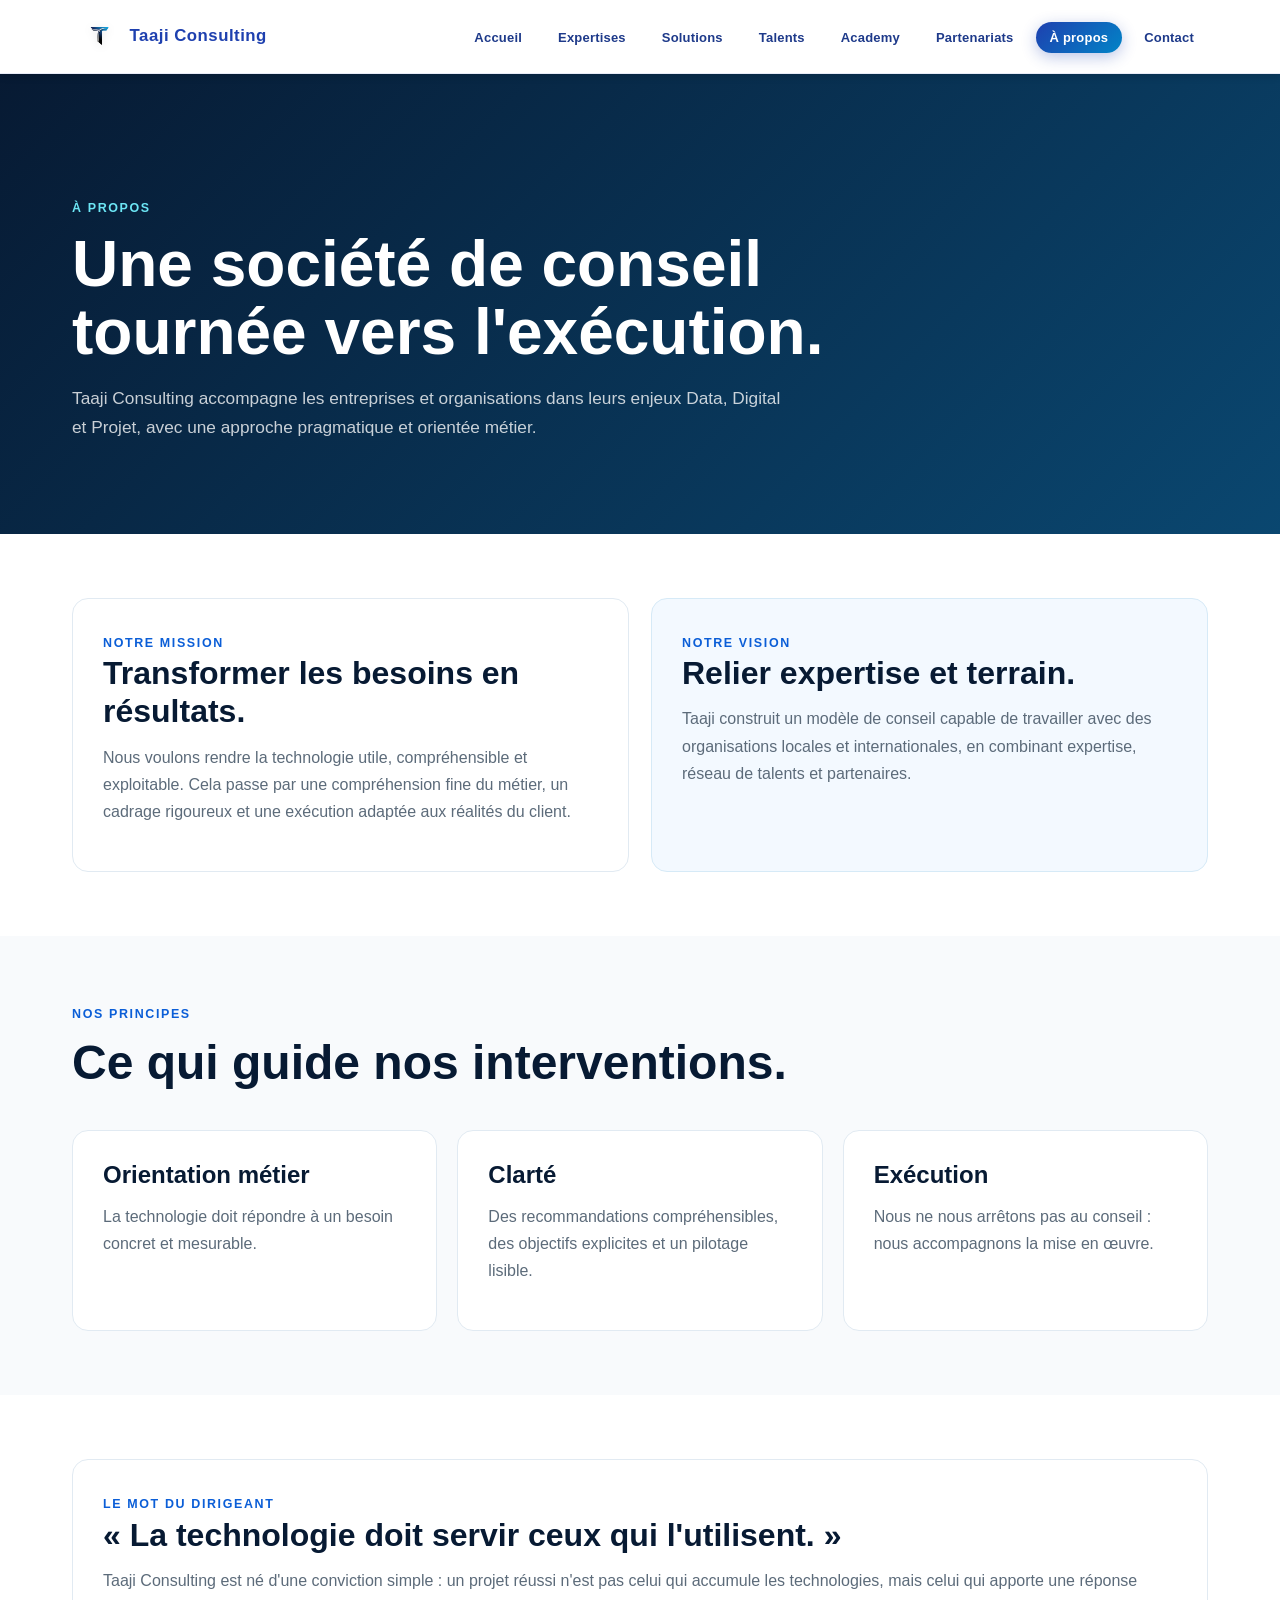
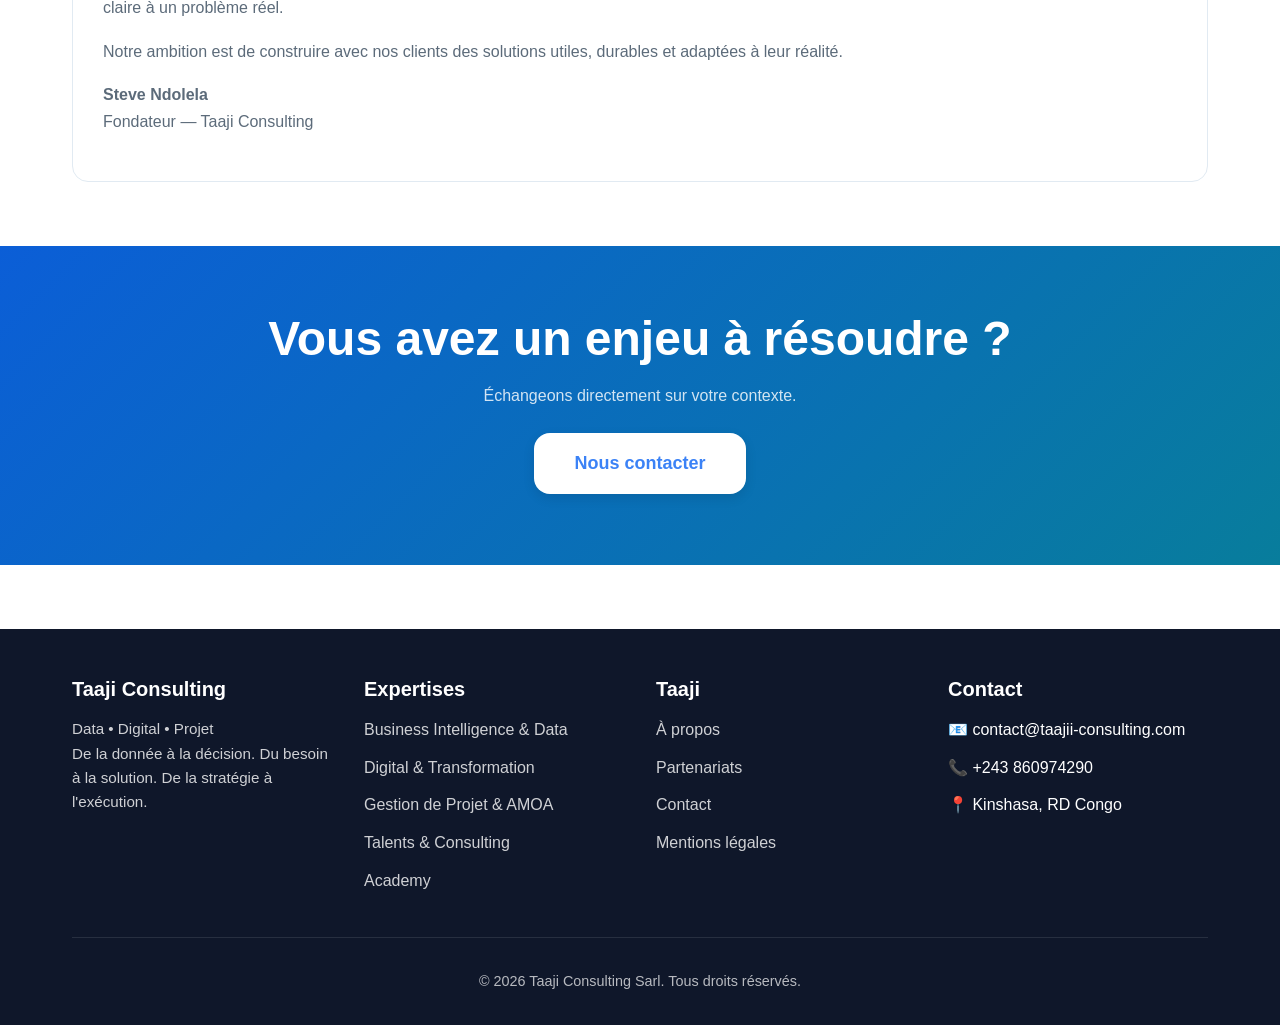
==== commit d21b35a9: "fix: use French project terminology" ====
--- a/about.html
+++ b/about.html
@@ -1,6 +1,6 @@
 <!DOCTYPE html><html lang="fr"><head><meta charset="UTF-8"><meta name="viewport" content="width=device-width, initial-scale=1.0"><meta name="description" content="Découvrez le positionnement, la mission et les valeurs de Taaji Consulting."><title>À propos | Taaji Consulting</title><link rel="stylesheet" href="css/style.css"><link rel="stylesheet" href="css/internal-2.css"></head><body><header><nav class="navbar"><div class="container"><div class="logo"><a href="index.html"><img src="images/Taji-logo-removebg-preview.png" alt="Taaji Consulting Logo" class="logo-img"><span class="logo-text">Taaji Consulting</span></a></div><ul class="nav-links" id="primary-navigation"><li><a href="index.html">Accueil</a></li><li><a href="services.html" class="">Expertises</a></li><li><a href="solutions.html" class="">Solutions</a></li><li><a href="recrutement.html" class="">Talents</a></li><li><a href="index.html#academy">Academy</a></li><li><a href="partenariats.html" class="">Partenariats</a></li><li><a href="about.html" class="active">À propos</a></li><li><a href="contact.html" class="">Contact</a></li></ul><button class="mobile-menu-toggle" type="button" aria-label="Ouvrir le menu de navigation" aria-controls="primary-navigation" aria-expanded="false"><span></span><span></span><span></span></button></div></nav></header><main>
-<section class="v2-page-header"><div class="container"><span class="eyebrow">À PROPOS</span><h1>Une société de conseil tournée vers l'exécution.</h1><p>Taaji Consulting accompagne les entreprises et organisations dans leurs enjeux Data, Digital et Project, avec une approche pragmatique et orientée métier.</p></div></section>
+<section class="v2-page-header"><div class="container"><span class="eyebrow">À PROPOS</span><h1>Une société de conseil tournée vers l'exécution.</h1><p>Taaji Consulting accompagne les entreprises et organisations dans leurs enjeux Data, Digital et Projet, avec une approche pragmatique et orientée métier.</p></div></section>
 <section class="section"><div class="container"><div class="v2-two"><article class="v2-card"><span class="eyebrow">Notre mission</span><h2>Transformer les besoins en résultats.</h2><p>Nous voulons rendre la technologie utile, compréhensible et exploitable. Cela passe par une compréhension fine du métier, un cadrage rigoureux et une exécution adaptée aux réalités du client.</p></article><article class="v2-card accent"><span class="eyebrow">Notre vision</span><h2>Relier expertise et terrain.</h2><p>Taaji construit un modèle de conseil capable de travailler avec des organisations locales et internationales, en combinant expertise, réseau de talents et partenaires.</p></article></div></div></section>
 <section class="section bg-light"><div class="container"><div class="v2-section-head"><span class="eyebrow">Nos principes</span><h2>Ce qui guide nos interventions.</h2></div><div class="v2-grid"><article class="v2-card"><h3>Orientation métier</h3><p>La technologie doit répondre à un besoin concret et mesurable.</p></article><article class="v2-card"><h3>Clarté</h3><p>Des recommandations compréhensibles, des objectifs explicites et un pilotage lisible.</p></article><article class="v2-card"><h3>Exécution</h3><p>Nous ne nous arrêtons pas au conseil : nous accompagnons la mise en œuvre.</p></article></div></div></section>
 <section class="section"><div class="container"><div class="v2-card"><span class="eyebrow">Le mot du dirigeant</span><h2>« La technologie doit servir ceux qui l'utilisent. »</h2><p>Taaji Consulting est né d'une conviction simple : un projet réussi n'est pas celui qui accumule les technologies, mais celui qui apporte une réponse claire à un problème réel.</p><p>Notre ambition est de construire avec nos clients des solutions utiles, durables et adaptées à leur réalité.</p><p><strong>Steve Ndolela</strong><br>Fondateur — Taaji Consulting</p></div></div></section>
-<section class="v2-cta section"><div class="container"><h2>Vous avez un enjeu à résoudre ?</h2><p>Échangeons directement sur votre contexte.</p><a href="contact.html" class="btn btn-large btn-white">Nous contacter</a></div></section></main><footer class="footer"><div class="container"><div class="footer-content"><div class="footer-section"><h3>Taaji Consulting</h3><p>Data • Digital • Project<br>De la donnée à la décision. Du besoin à la solution. De la stratégie à l'exécution.</p></div><div class="footer-section"><h3>Expertises</h3><ul><li><a href="services.html">Business Intelligence & Data</a></li><li><a href="services.html">Digital & Transformation</a></li><li><a href="services.html">Gestion de Projet & AMOA</a></li><li><a href="recrutement.html">Talents & Consulting</a></li><li><a href="index.html#academy">Academy</a></li></ul></div><div class="footer-section"><h3>Taaji</h3><ul><li><a href="about.html">À propos</a></li><li><a href="partenariats.html">Partenariats</a></li><li><a href="contact.html">Contact</a></li><li><a href="mentions-legales.html">Mentions légales</a></li></ul></div><div class="footer-section"><h3>Contact</h3><ul><li>📧 contact@taajii-consulting.com</li><li>📞 +243 860974290</li><li>📍 Kinshasa, RD Congo</li></ul></div></div><div class="footer-bottom"><p>&copy; 2026 Taaji Consulting Sarl. Tous droits réservés.</p></div></div></footer><script src="js/script.js"></script></body></html>+<section class="v2-cta section"><div class="container"><h2>Vous avez un enjeu à résoudre ?</h2><p>Échangeons directement sur votre contexte.</p><a href="contact.html" class="btn btn-large btn-white">Nous contacter</a></div></section></main><footer class="footer"><div class="container"><div class="footer-content"><div class="footer-section"><h3>Taaji Consulting</h3><p>Data • Digital • Projet<br>De la donnée à la décision. Du besoin à la solution. De la stratégie à l'exécution.</p></div><div class="footer-section"><h3>Expertises</h3><ul><li><a href="services.html">Business Intelligence & Data</a></li><li><a href="services.html">Digital & Transformation</a></li><li><a href="services.html">Gestion de Projet & AMOA</a></li><li><a href="recrutement.html">Talents & Consulting</a></li><li><a href="index.html#academy">Academy</a></li></ul></div><div class="footer-section"><h3>Taaji</h3><ul><li><a href="about.html">À propos</a></li><li><a href="partenariats.html">Partenariats</a></li><li><a href="contact.html">Contact</a></li><li><a href="mentions-legales.html">Mentions légales</a></li></ul></div><div class="footer-section"><h3>Contact</h3><ul><li>📧 contact@taajii-consulting.com</li><li>📞 +243 860974290</li><li>📍 Kinshasa, RD Congo</li></ul></div></div><div class="footer-bottom"><p>&copy; 2026 Taaji Consulting Sarl. Tous droits réservés.</p></div></div></footer><script src="js/script.js"></script></body></html>
